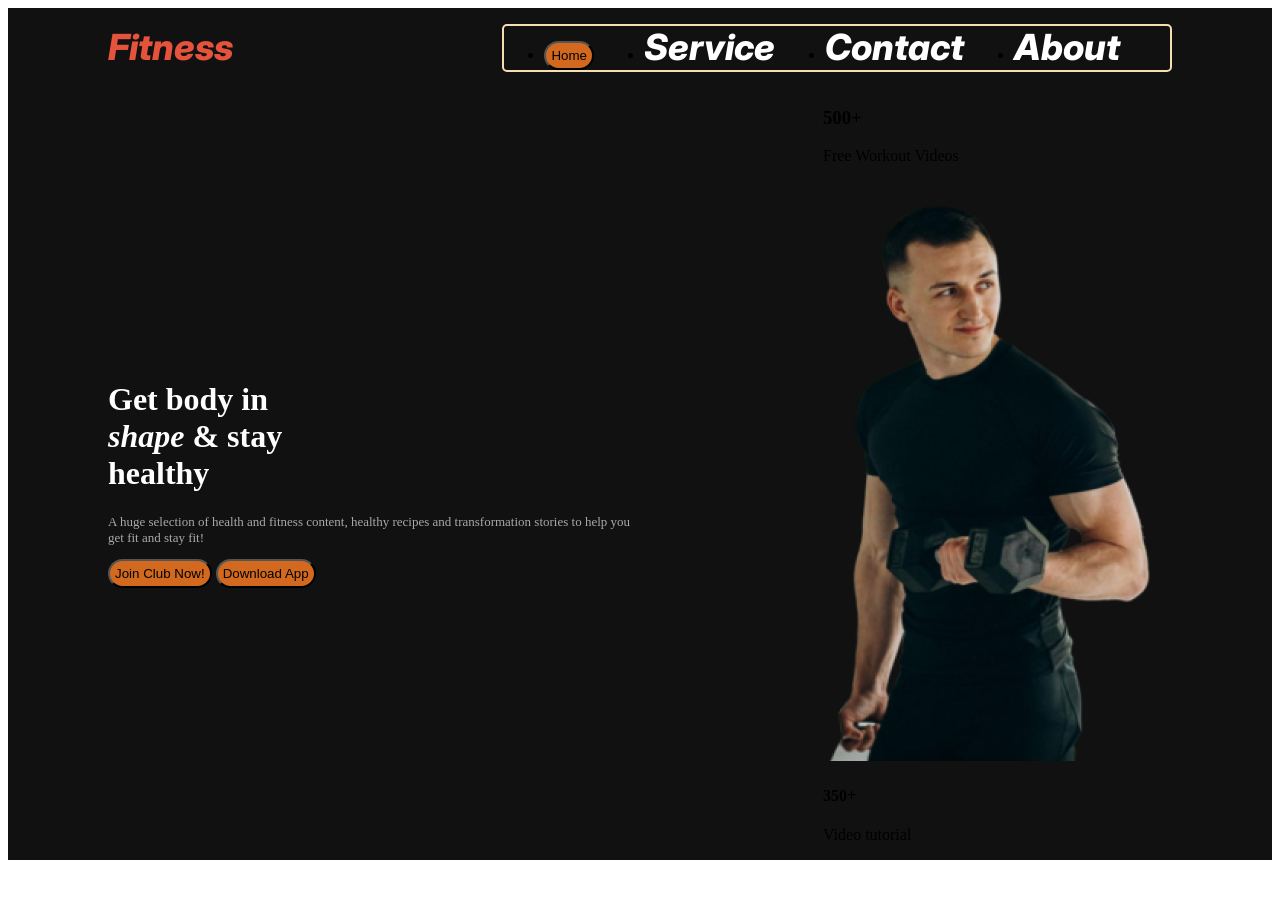
==== banner.html @ abb4679f "added fitness banner" ====
<!DOCTYPE html>
<html lang="en">
<head>
    <meta charset="UTF-8">
    <meta name="viewport" content="width=device-width, initial-scale=1.0">
    <title>fitness</title>
    <link rel="preconnect" href="https://fonts.googleapis.com">
<link rel="preconnect" href="https://fonts.gstatic.com" crossorigin>
<link href="https://fonts.googleapis.com/css2?family=Azeret+Mono:ital,wght@0,100..900;1,100..900&family=Inter:ital,opsz,wght@0,14..32,100..900;1,14..32,100..900&display=swap" rel="stylesheet">
    <link rel="stylesheet" href="style.css">
</head>
<body >
    <header class="header-title">
     <nav> 
      <a href="">Fitness</a>
        <ul class="nav-li">
            <li> <a href=""><button class="btn-primary">Home</button></a></li>
            <li><a href="">Service</a></li>
            <li><a href="">Contact</a></li>
            <li> <a href="">About</a></li>
        </ul>
     </nav>
     <div class="style">
        <div class="header-discription" >
            <h1 class="banner-title"> Get body in <br><i>shape</i>  & stay <br> healthy</h1>
            <p class="banner-description"> A huge selection of health and fitness content, healthy recipes 
                and transformation stories to help you get fit and stay fit!</p>
                <button class="btn-primary"> Join Club Now!</button>
                <button class="btn-primary">Download App</button>
         </div>
         <div class="header-img">
            <div>
                <h3>500+</h3>
                <p>Free Workout Videos</p>
            </div>
            <div>
                <img src="./images/Images 2.png" alt="">
            </div>
            <div>
                <h4>350+</h4>
                <p>Video tutorial</p>
            </div>
         </div>
     </div>
    </header>
    <main>

    </main>
    <footer>

    </footer>
</body>
</html>
---- style.css ----
.inter-<uniquifier>{
  font-family: "Inter", sans-serif;
  font-optical-sizing: auto;
  font-style: normal;
}
.header-title{
   background-color: rgba(17, 17, 17, 1)
    ;
}
.btn-primary{
    background-color: chocolate;
    padding: 5px;
    border-radius: 15px;
    /* size: 130px; */
  
}
/* nav section */
nav{
    display: flex;
    align-items: center;
    justify-content: space-between;
    margin:0px 100px ;
    
}
nav a{
    font-family: Inter;
    font-size: 36px;
    font-style: italic;
    font-weight: 800;
    line-height: 43.2px;
    text-align: left;
    text-decoration: none;
    color:  rgba(230, 83, 60, 1);
    ;
    
}
nav ul{
    display: flex;
    /* justify-content: space-between; */

    border: 2px solid wheat;
    border-radius: 5px;
    align-items: center;
    
    
}
nav ul li{
    /* list-style: none; */
    margin-right: 50px;
    margin-left: 0px;
}
nav li a{
    text-decoration: none;
    color: white;
}
/* header-section */
.header-discription{
color: white;
width: 50%;
}
.style{
    display: flex;
    align-items: center;
    justify-content: space-between;
    margin: 0px 100px;
    
    
}
.banner-title{
    font-weight: bolder;
}
.banner-description{
    font-weight: 300;
    font-size: small;
    color: darkgrey;
}
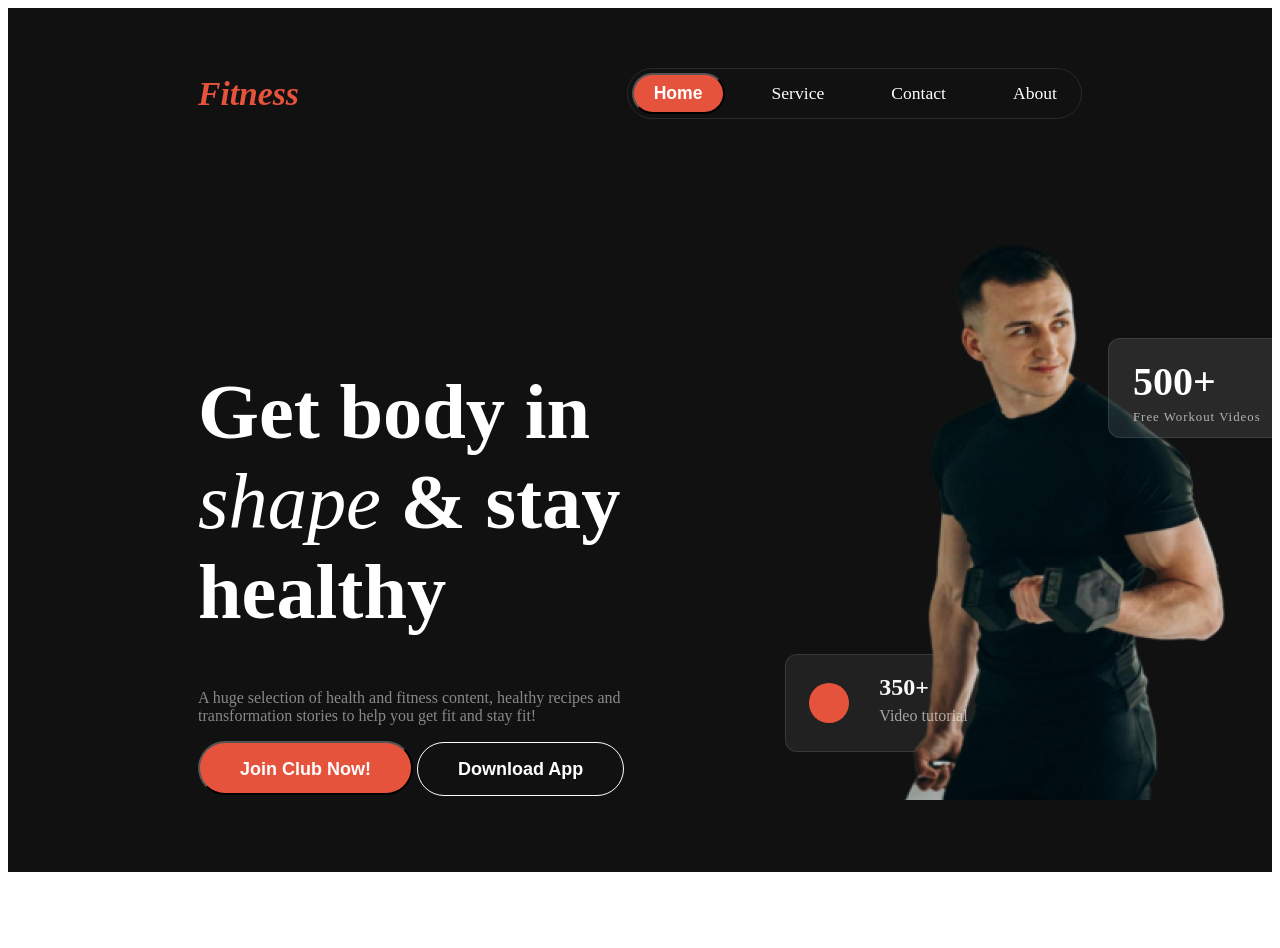
==== commit 6c78fa99: "added header section" ====
--- a/banner.html
+++ b/banner.html
@@ -4,41 +4,48 @@
     <meta charset="UTF-8">
     <meta name="viewport" content="width=device-width, initial-scale=1.0">
     <title>fitness</title>
-    <link rel="preconnect" href="https://fonts.googleapis.com">
-<link rel="preconnect" href="https://fonts.gstatic.com" crossorigin>
-<link href="https://fonts.googleapis.com/css2?family=Azeret+Mono:ital,wght@0,100..900;1,100..900&family=Inter:ital,opsz,wght@0,14..32,100..900;1,14..32,100..900&display=swap" rel="stylesheet">
-    <link rel="stylesheet" href="style.css">
+   <link rel="stylesheet" href="style.css"> 
+   
 </head>
 <body >
     <header class="header-title">
-     <nav> 
-      <a href="">Fitness</a>
-        <ul class="nav-li">
-            <li> <a href=""><button class="btn-primary">Home</button></a></li>
-            <li><a href="">Service</a></li>
-            <li><a href="">Contact</a></li>
-            <li> <a href="">About</a></li>
+     <nav class="nav"> 
+      <h3 id="fitness">Fitness</h3>
+        <ul class="nav-li display-flex">
+            <li> <a href=""><button class=" home-btn btn-primary">Home</button></a></li>
+            <li><a href=""class="nav-item">Service</a></li>
+            <li><a href=""class="nav-item">Contact</a></li>
+            <li><a href=""class="nav-item">About</a></li>
         </ul>
      </nav>
-     <div class="style">
-        <div class="header-discription" >
-            <h1 class="banner-title"> Get body in <br><i>shape</i>  & stay <br> healthy</h1>
+     <div class="banner display-flex">
+        <div class="banner-container" >
+            <h1 class="banner-title"> Get body in <br><span class="shape">shape</span>  & stay <br> healthy</h1>
             <p class="banner-description"> A huge selection of health and fitness content, healthy recipes 
                 and transformation stories to help you get fit and stay fit!</p>
-                <button class="btn-primary"> Join Club Now!</button>
-                <button class="btn-primary">Download App</button>
+                <button id="join-btn">
+                    <div class="btn-text">Join Club Now!</div>
+                </button>
+                <button id="download-btn">
+                    <div class="btn-text">
+                        Download App
+                    </div>
+                </button>
          </div>
          <div class="header-img">
-            <div>
-                <h3>500+</h3>
-                <p>Free Workout Videos</p>
+            <div id="Workout-videos">
+                <h3 id="nu1">500+</h3>
+                <p id="Workout">Free Workout Videos</p>
             </div>
-            <div>
+            <div class="img">
                 <img src="./images/Images 2.png" alt="">
             </div>
-            <div>
-                <h4>350+</h4>
-                <p>Video tutorial</p>
+            <div id="Video-tut">
+                <div class="ball"></div>
+               <div>
+                <h4 id="nu2">350+</h4>
+                <p id="tutorial">Video tutorial</p>
+               </div>
             </div>
          </div>
      </div>
--- a/style.css
+++ b/style.css
@@ -1,79 +1,194 @@
 
 
 
-.inter-<uniquifier>{
+@import url('https://fonts.googleapis.com/css2?family=Inter:ital,opsz,wght@0,14..32,100..900;1,14..32,100..900&display=swap');
+
+
+.inter-font {
   font-family: "Inter", sans-serif;
   font-optical-sizing: auto;
   font-style: normal;
 }
-.header-title{
-   background-color: rgba(17, 17, 17, 1)
+
+/* shared style */
+.display-flex{
+    display: flex;
+}
+.btn-primary{
+    background-color: rgba(230, 83, 60, 1);
     ;
 }
-.btn-primary{
-    background-color: chocolate;
-    padding: 5px;
-    border-radius: 15px;
-    /* size: 130px; */
-  
+.header-title{
+    background-color: rgba(17, 17, 17, 1);
 }
 /* nav section */
-nav{
+.nav{
     display: flex;
+    justify-content: space-between;
     align-items: center;
+    margin: 0px 190px 32px 190px;
+    padding-top: 57px;
+   max-width: 1064px;
+    height: 57px;
+    text-decoration: none;
+}
+#fitness{
+    font-weight: 800;
+    font-style: italic;
+    font-size: 2.1rem;
+    text-decoration: none;
+    color: rgba(230, 83, 60, 1);
+    ;
+}
+.nav-li{
     justify-content: space-between;
-    margin:0px 100px ;
+    align-items: center;
+    list-style: none;
+    padding: 4px;
+    gap: 47px;
+    border: 1px solid rgba(255, 255, 255, 0.1);
+    border-radius: 39px;
+    color: rgba(255, 255, 255, 1);
+    ;
+}
+.nav-item{
+    align-items: center;
+    text-decoration: none;
+    color: rgba(255, 255, 255, 1);
+    font-weight: 400;
+    font-size: 1.1rem;
+    padding-right: 20px;
+}
+.home-btn{
+    font-weight: 600;
+    font-size: 1.1rem;
+    border-radius: 46px;
+    padding: 8px 20px 8px 20px;
+    color:  rgba(255, 255, 255, 1);
+    ;
+}
+/* banner-section */
+.banner{
+     justify-content: space-between;
+     align-items: center;
+     margin: 96px 90px 76px 190px;
+}
+.banner-container{
+   max-width: 600px;
+    margin: 96px 90px 76px 0px;
+}
+.banner-title{
+    font-weight: 900;
+    font-size: 4.9rem;
+    color:  rgba(255, 255, 255, 1);
+    ;
+}
+.shape{
+    font:  Miama;
+    font-weight: 400;
+    font-size: 4.9rem;
+    font-style: italic;
+}
+.banner-description{
+    font-weight: 400;
+    font-size: 1rem;
+    width: 520px;
+    color:  rgba(255, 255, 255, 0.5);
+    ;
+}
+#join-btn{
+    max-width:  224px;
+height: 54px;
+padding: 16px 40px 16px 40px;
+gap: 10px;
+border-radius: 42px;
+opacity: 0px;
+background: rgba(230, 83, 60, 1);
+
+}
+.btn-text{
+    font-size: 18px;
+    font-weight: 600;
+    color: rgba(255, 255, 255, 1);
+
+}
+#download-btn{
+    max-width:  224px;
+    height: 54px;
+    padding: 16px 40px 16px 40px;
+    gap: 10px;
+    border-radius: 42px;
+    border: 1px solid rgba(255, 255, 255, 1);
+    background: linear-gradient(180deg, #111111 0%, rgba(119, 119, 119, 0) 100%);
+
+}
+.img{
+    padding:  32px 0px 100px 90px;
+    padding-right: ;
     
 }
-nav a{
-    font-family: Inter;
-    font-size: 36px;
-    font-style: italic;
-    font-weight: 800;
-    line-height: 43.2px;
-    text-align: left;
-    text-decoration: none;
-    color:  rgba(230, 83, 60, 1);
-    ;
-    
+
+#Workout-videos{
+    width: 193px;
+    height: 98px;
+    border-radius: 12px;
+    border: 1px solid rgba(255, 255, 255, 0.1);
+    background: rgba(255, 255, 255, 0.1);
+    position: relative;
+    margin-bottom: -250px;
+    margin-left: 300px;
 }
-nav ul{
+#nu1{
+font-size: 2.5rem;
+font-weight: 900;
+color: rgba(255, 255, 255, 1);
+/* margin-left: 24px;
+margin-top: 19px; */
+margin: 19px auto 0px 24px;
+}
+#Workout{
+font-size: 0.8rem;
+font-weight: 400;
+letter-spacing: 1px;
+color: rgba(255, 255, 255, 0.65);
+margin: 5px auto auto 24px;
+}
+#Video-tut{
     display: flex;
-    /* justify-content: space-between; */
+    justify-content: space-between;
+width: 206px;
+height: 96px;
+gap: 0px;
+border-radius: 12px;
+border: 1px ;
+opacity: 0px;
+margin-top:-250px ;
+margin-left: -23px;
+background-color: rgba(48, 48, 48, 0.54);
+border: 1px solid rgba(255, 255, 255, 0.1)
 
-    border: 2px solid wheat;
-    border-radius: 5px;
-    align-items: center;
-    
-    
 }
-nav ul li{
-    /* list-style: none; */
-    margin-right: 50px;
-    margin-left: 0px;
+#nu2{
+    font-size: 1.5rem;
+    font-weight: 900;
+    line-height: 24px;
+    color: rgba(250, 250, 249, 1);
+    margin: 20px 63px 5px 0px;
+
 }
-nav li a{
-    text-decoration: none;
-    color: white;
+#tutorial{
+    font-size: 1rem;
+    font-weight: 400;
+    line-height: 24px;
+    color: rgba(239, 237, 232, 0.65);
+margin: 0px auto auto 0px;
 }
-/* header-section */
-.header-discription{
-color: white;
-width: 50%;
+.ball{
+    width: 40px;
+    height: 40px;
+    border-radius: 50%;
+    background: rgba(230, 83, 60, 1);
+    margin: 28px 12px 28px 23px;
 }
-.style{
-    display: flex;
-    align-items: center;
-    justify-content: space-between;
-    margin: 0px 100px;
-    
-    
-}
-.banner-title{
-    font-weight: bolder;
-}
-.banner-description{
-    font-weight: 300;
-    font-size: small;
-    color: darkgrey;
-}
+
+
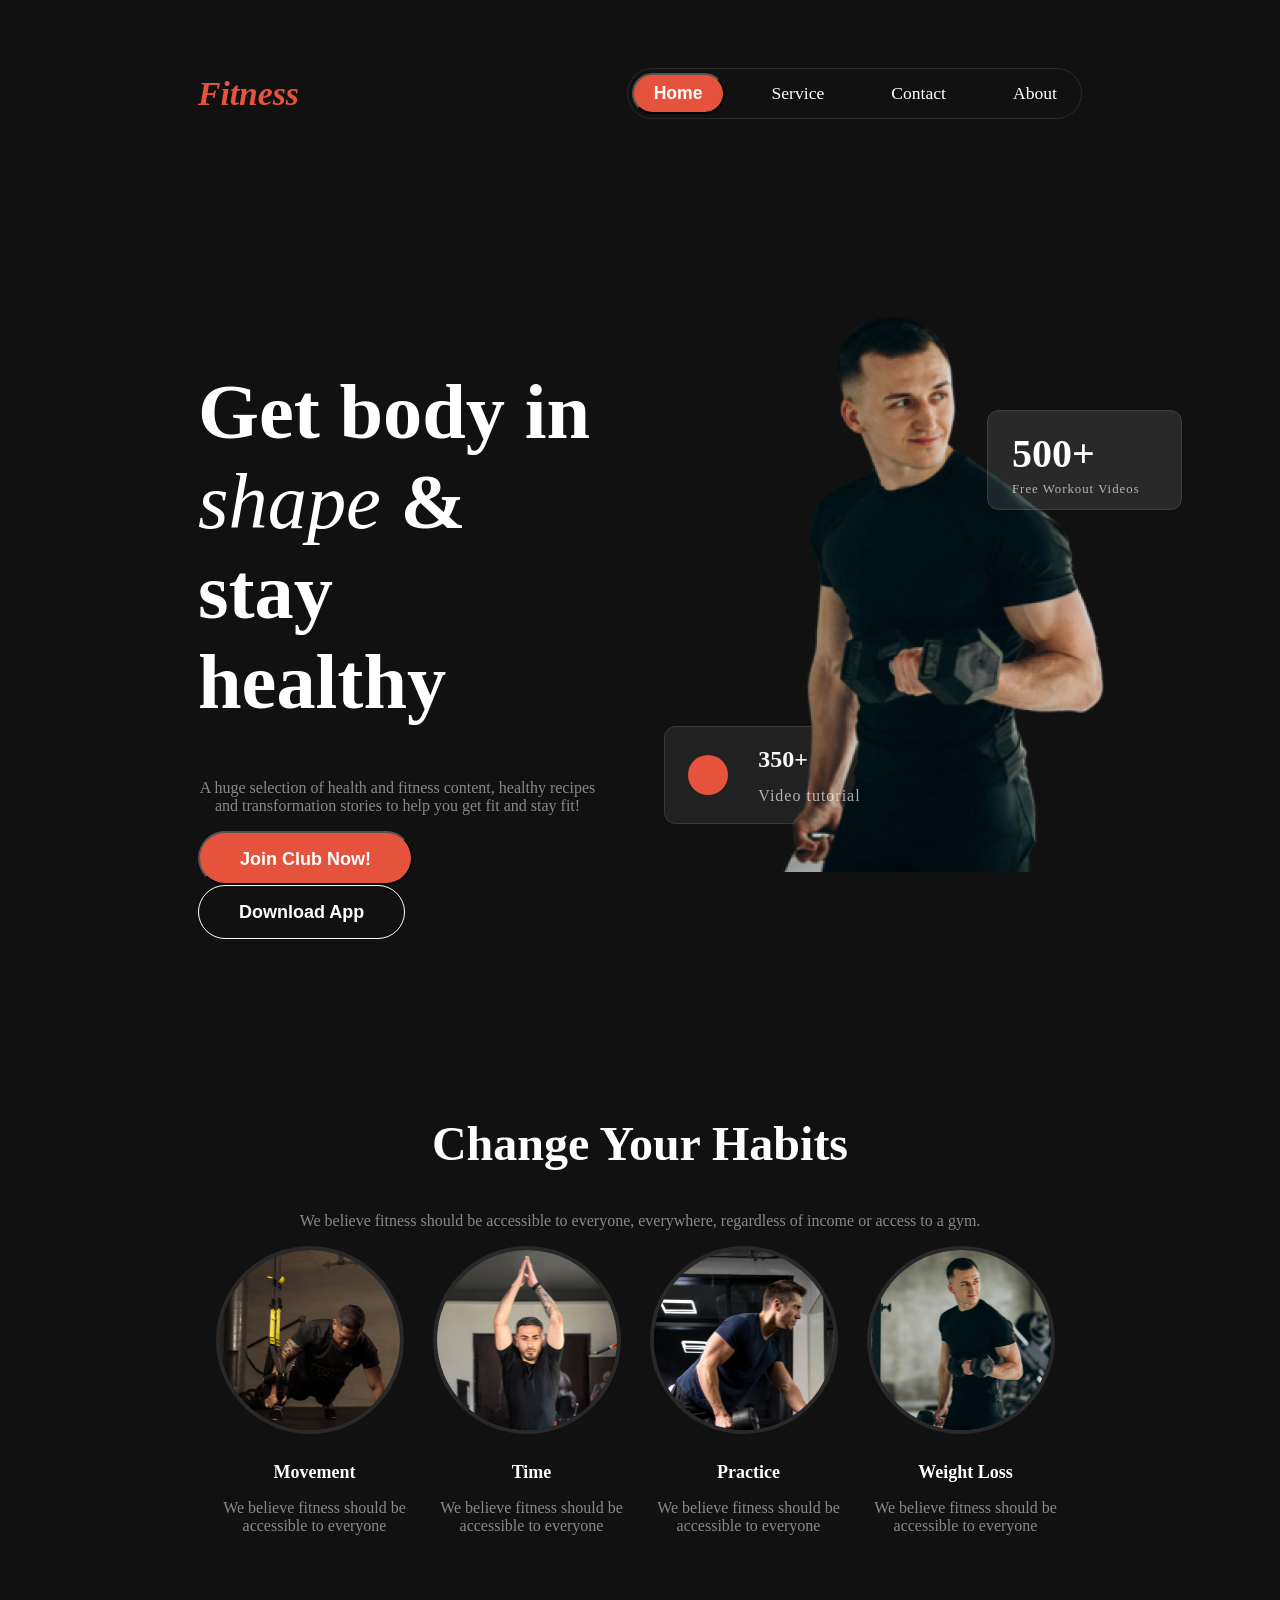
==== commit ae0b13a0: "added habit section" ====
--- a/banner.html
+++ b/banner.html
@@ -7,8 +7,8 @@
    <link rel="stylesheet" href="style.css"> 
    
 </head>
-<body >
-    <header class="header-title">
+<body class="bg-color">
+    <header class="">
      <nav class="nav"> 
       <h3 id="fitness">Fitness</h3>
         <ul class="nav-li display-flex">
@@ -21,7 +21,7 @@
      <div class="banner display-flex">
         <div class="banner-container" >
             <h1 class="banner-title"> Get body in <br><span class="shape">shape</span>  & stay <br> healthy</h1>
-            <p class="banner-description"> A huge selection of health and fitness content, healthy recipes 
+            <p class="text-p"> A huge selection of health and fitness content, healthy recipes 
                 and transformation stories to help you get fit and stay fit!</p>
                 <button id="join-btn">
                     <div class="btn-text">Join Club Now!</div>
@@ -50,8 +50,37 @@
          </div>
      </div>
     </header>
-    <main>
-
+    <main class="">
+       <section class="habits-container">
+        <div class="habit-description">
+         <h2 class="habit-h">Change Your Habits</h2>
+         <p class="text-p">
+            We believe fitness should be accessible to everyone, everywhere, regardless of income or access to a gym.
+         </p>
+        </div>
+        <div class="habits">
+<div class="habit">
+    <img class="habit-img" src="images/image 3.png" alt="">
+    <h4 class="habit-h4">Movement</h4>
+    <p class="text-p">We believe fitness should be accessible to everyone</p>
+</div>
+<div class="habit">
+    <img class="habit-img" src="images/image 2.png" alt="">
+    <h4 class="habit-h4">Time</h4>
+    <p class="text-p">We believe fitness should be accessible to everyone</p>
+</div>
+<div class="habit">
+    <img class="habit-img" src="images/image 4.png" alt="">
+    <h4 class="habit-h4">Practice</h4>
+    <p class="text-p">We believe fitness should be accessible to everyone</p>
+</div>
+<div class="habit">
+    <img class="habit-img" src="images/image 5.png" alt="">
+    <h4 class="habit-h4">Weight Loss</h4>
+    <p class="text-p">We believe fitness should be accessible to everyone</p>
+</div>
+        </div>
+       </section>
     </main>
     <footer>
 
--- a/style.css
+++ b/style.css
@@ -18,8 +18,14 @@
     background-color: rgba(230, 83, 60, 1);
     ;
 }
-.header-title{
+.bg-color{
     background-color: rgba(17, 17, 17, 1);
+}
+.text-p{
+    font-size: 1rem;
+    font-weight: 400;
+    color: rgba(255, 255, 255, 0.5);
+    text-align: center;
 }
 /* nav section */
 .nav{
@@ -89,13 +95,8 @@
     font-size: 4.9rem;
     font-style: italic;
 }
-.banner-description{
-    font-weight: 400;
-    font-size: 1rem;
-    width: 520px;
-    color:  rgba(255, 255, 255, 0.5);
-    ;
-}
+
+
 #join-btn{
     max-width:  224px;
 height: 54px;
@@ -168,6 +169,12 @@
 border: 1px solid rgba(255, 255, 255, 0.1)
 
 }
+#tutorial{
+    font-size: 1rem;
+font-weight: 400;
+letter-spacing: 1px;
+color: rgba(255, 255, 255, 0.65);
+}
 #nu2{
     font-size: 1.5rem;
     font-weight: 900;
@@ -176,13 +183,6 @@
     margin: 20px 63px 5px 0px;
 
 }
-#tutorial{
-    font-size: 1rem;
-    font-weight: 400;
-    line-height: 24px;
-    color: rgba(239, 237, 232, 0.65);
-margin: 0px auto auto 0px;
-}
 .ball{
     width: 40px;
     height: 40px;
@@ -190,5 +190,53 @@
     background: rgba(230, 83, 60, 1);
     margin: 28px 12px 28px 23px;
 }
-
-
+/* habits section */
+
+.habits-container{
+/* max-width: 1044px;
+max-height: 452px; */
+margin: 100px 198px;
+}
+.habit-description{
+    align-items: center;
+    justify-content: center;
+}
+.habit-h{
+font-size: 48px;
+font-weight: 900;
+line-height: 57.6px;
+text-align: center;
+color: rgba(255, 255, 255, 1);
+
+}
+
+.habits{
+    display: flex;
+    justify-content: space-between;
+    align-items: center;
+}
+.habit{
+    display: inline;
+    justify-content: center;
+}
+.habit-img{
+    width: 180px;
+    height: 180px;
+    border-radius: 100px;
+    border: 4px solid rgba(255, 255, 255, 0.1);
+    margin-left: 10px;
+    
+    
+}
+.habit-h4{
+    font-weight: 600;
+    font-size: 18px;
+    color: rgba(255, 255, 255, 1);
+    text-align: center;
+    margin-bottom: 0px;
+
+}
+.habit-p{
+
+}
+
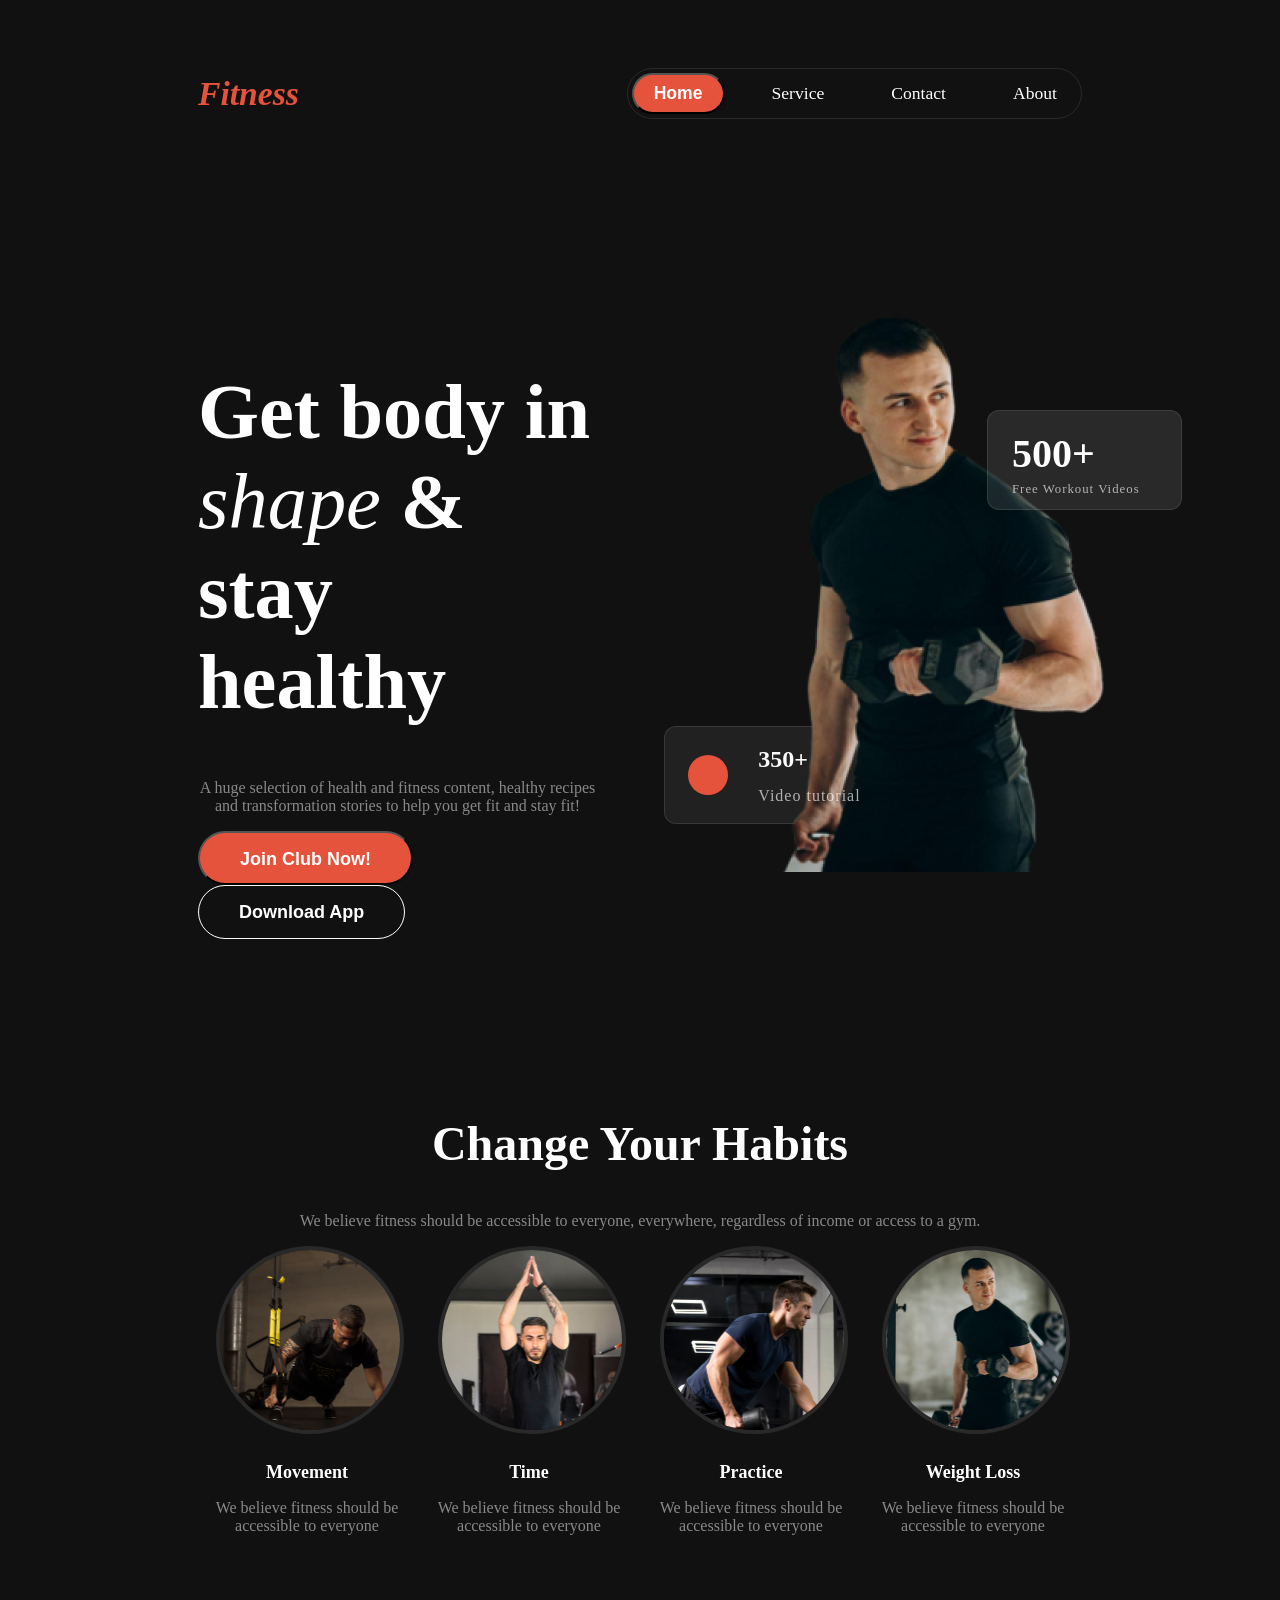
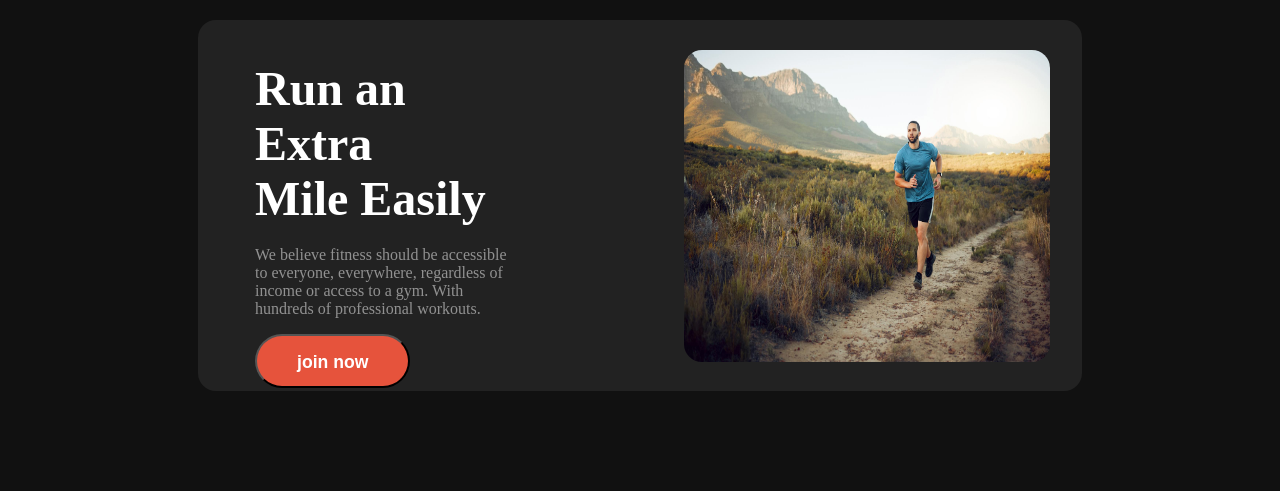
==== commit a31945f2: "added Run section" ====
--- a/banner.html
+++ b/banner.html
@@ -23,7 +23,7 @@
             <h1 class="banner-title"> Get body in <br><span class="shape">shape</span>  & stay <br> healthy</h1>
             <p class="text-p"> A huge selection of health and fitness content, healthy recipes 
                 and transformation stories to help you get fit and stay fit!</p>
-                <button id="join-btn">
+                <button class="join-btn">
                     <div class="btn-text">Join Club Now!</div>
                 </button>
                 <button id="download-btn">
@@ -79,8 +79,26 @@
     <h4 class="habit-h4">Weight Loss</h4>
     <p class="text-p">We believe fitness should be accessible to everyone</p>
 </div>
-        </div>
-       </section>
+</div>
+ </section>
+ <section>
+    <div class="run-container">
+        <div class="run-description">
+            <h2 class="run-h2">
+              Run an Extra <br> Mile Easily
+            </h2>
+            <p class="text-p" id="run-p">
+              We believe fitness should be accessible to everyone, everywhere, regardless of income or access to a gym. With hundreds of professional workouts.
+            </p>
+            <button class="run-join-btn">
+              join now
+            </button>
+          </div>
+          <div>
+           <img class="run-img" src="images/run.jpg" alt="">
+          </div>
+    </div>
+ </section>
     </main>
     <footer>
 
--- a/style.css
+++ b/style.css
@@ -97,7 +97,7 @@
 }
 
 
-#join-btn{
+.join-btn{
     max-width:  224px;
 height: 54px;
 padding: 16px 40px 16px 40px;
@@ -161,7 +161,6 @@
 height: 96px;
 gap: 0px;
 border-radius: 12px;
-border: 1px ;
 opacity: 0px;
 margin-top:-250px ;
 margin-left: -23px;
@@ -214,10 +213,14 @@
     display: flex;
     justify-content: space-between;
     align-items: center;
+    gap: 20px;
 }
 .habit{
-    display: inline;
+     max-width: 231px;
+     max-height: 274px;
+     gap: 30px;
     justify-content: center;
+    align-items: center;
 }
 .habit-img{
     width: 180px;
@@ -236,7 +239,53 @@
     margin-bottom: 0px;
 
 }
-.habit-p{
-
-}
-
+/* run section */
+.run-container{
+    display: flex;
+    justify-content: space-between;
+    max-width: 1060px;
+    max-height: 371px;
+    margin: 0px 190px 100px 190px;
+    background-color: rgba(34, 34, 34, 1);
+    border-radius: 18px;
+    
+}
+
+.run-h2{
+    font-size: 3rem;
+    font-weight: 900;
+    color: rgba(255, 255, 255, 1);
+    margin-top: 0px;
+    margin-bottom: 20px;
+}
+#run-p{
+    text-align: left;
+    margin-top: 0px;
+}
+.run-join-btn{
+    max-width: 224px ;
+max-height: 54px;
+padding: 16px 40px 16px 40px;
+gap: 10px;
+border-radius: 42px;
+opacity: 0px;
+background: rgba(230, 83, 60, 1);
+font-size: 1.1rem;
+font-weight: 600;
+color: rgba(255, 255, 255, 1);
+
+}
+.run-img{
+    width: 366px;
+height: 312px;
+border-radius: 18px;
+opacity: 0px;
+margin: 30px 32px 29px 0px;
+}
+.run-description{
+    max-width: 443px;
+    max-height: 290px;
+    margin: 41px 163px 40px 57px;
+}
+
+
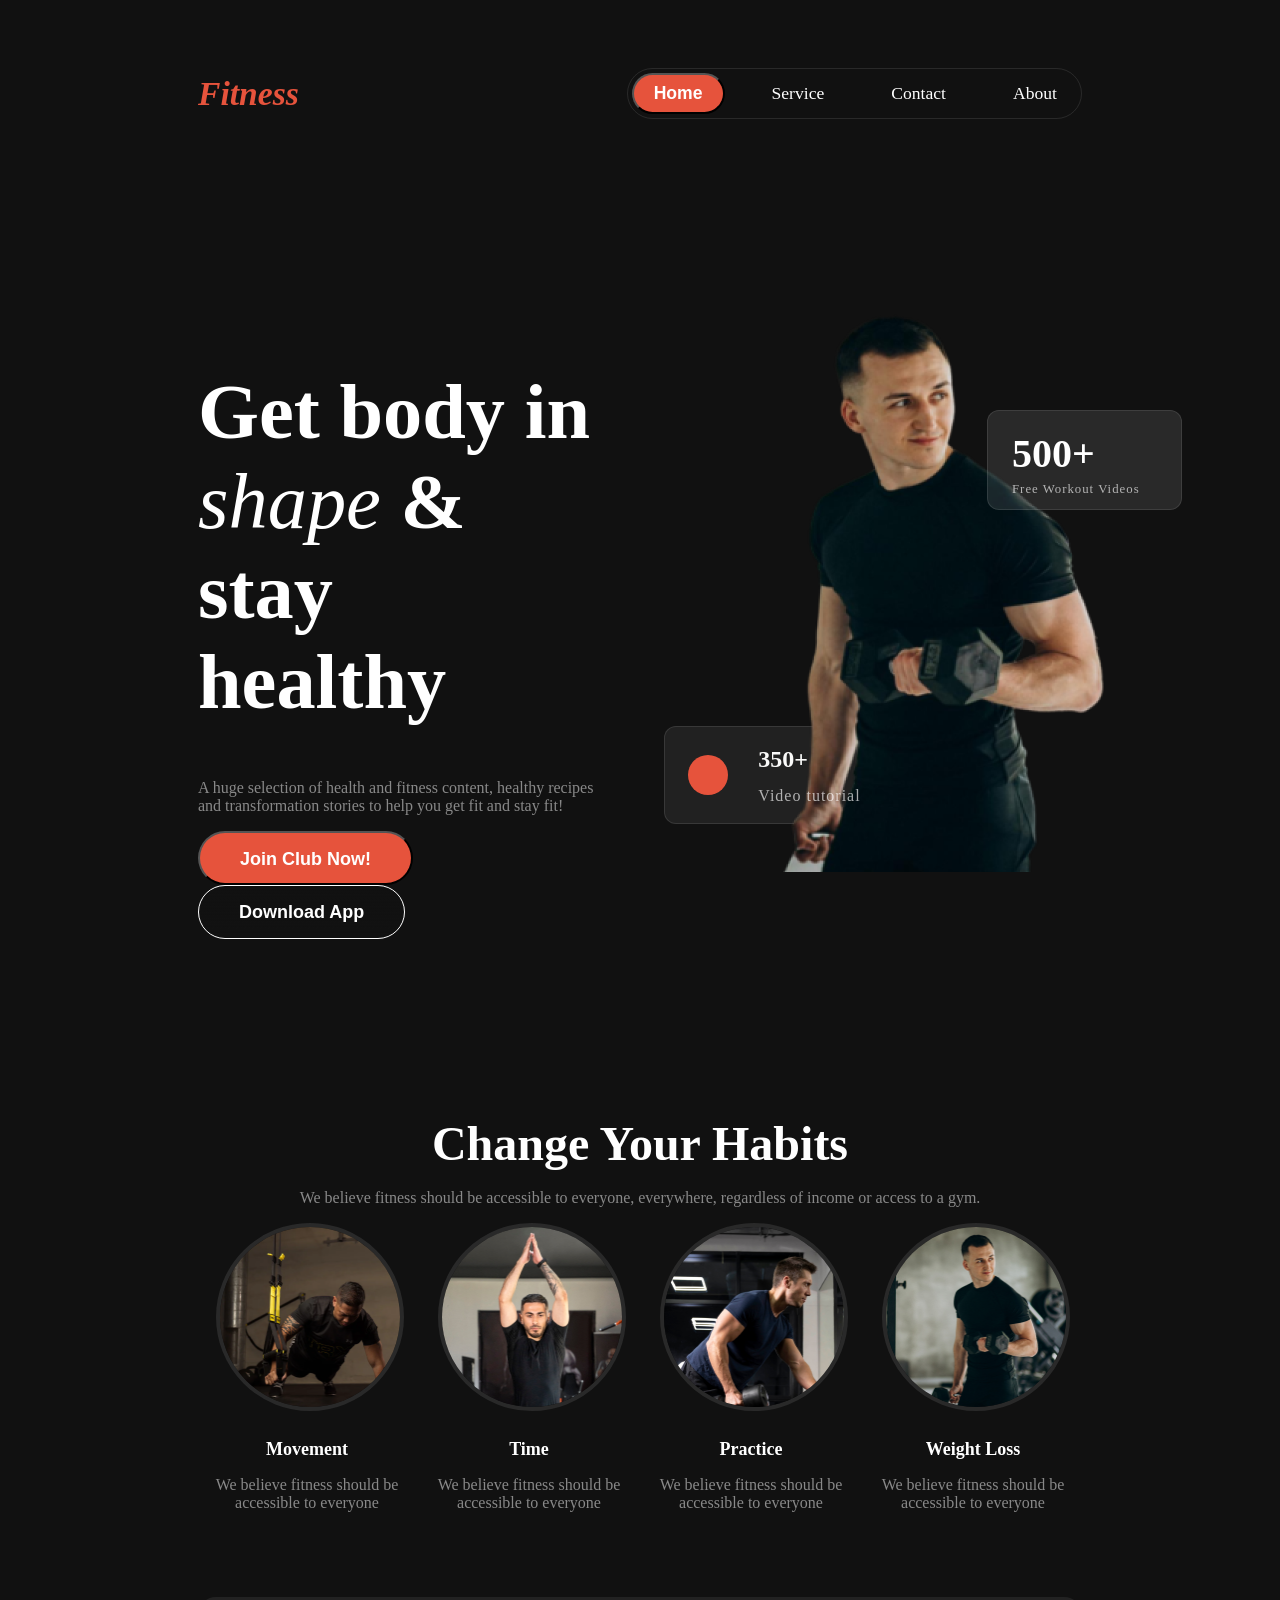
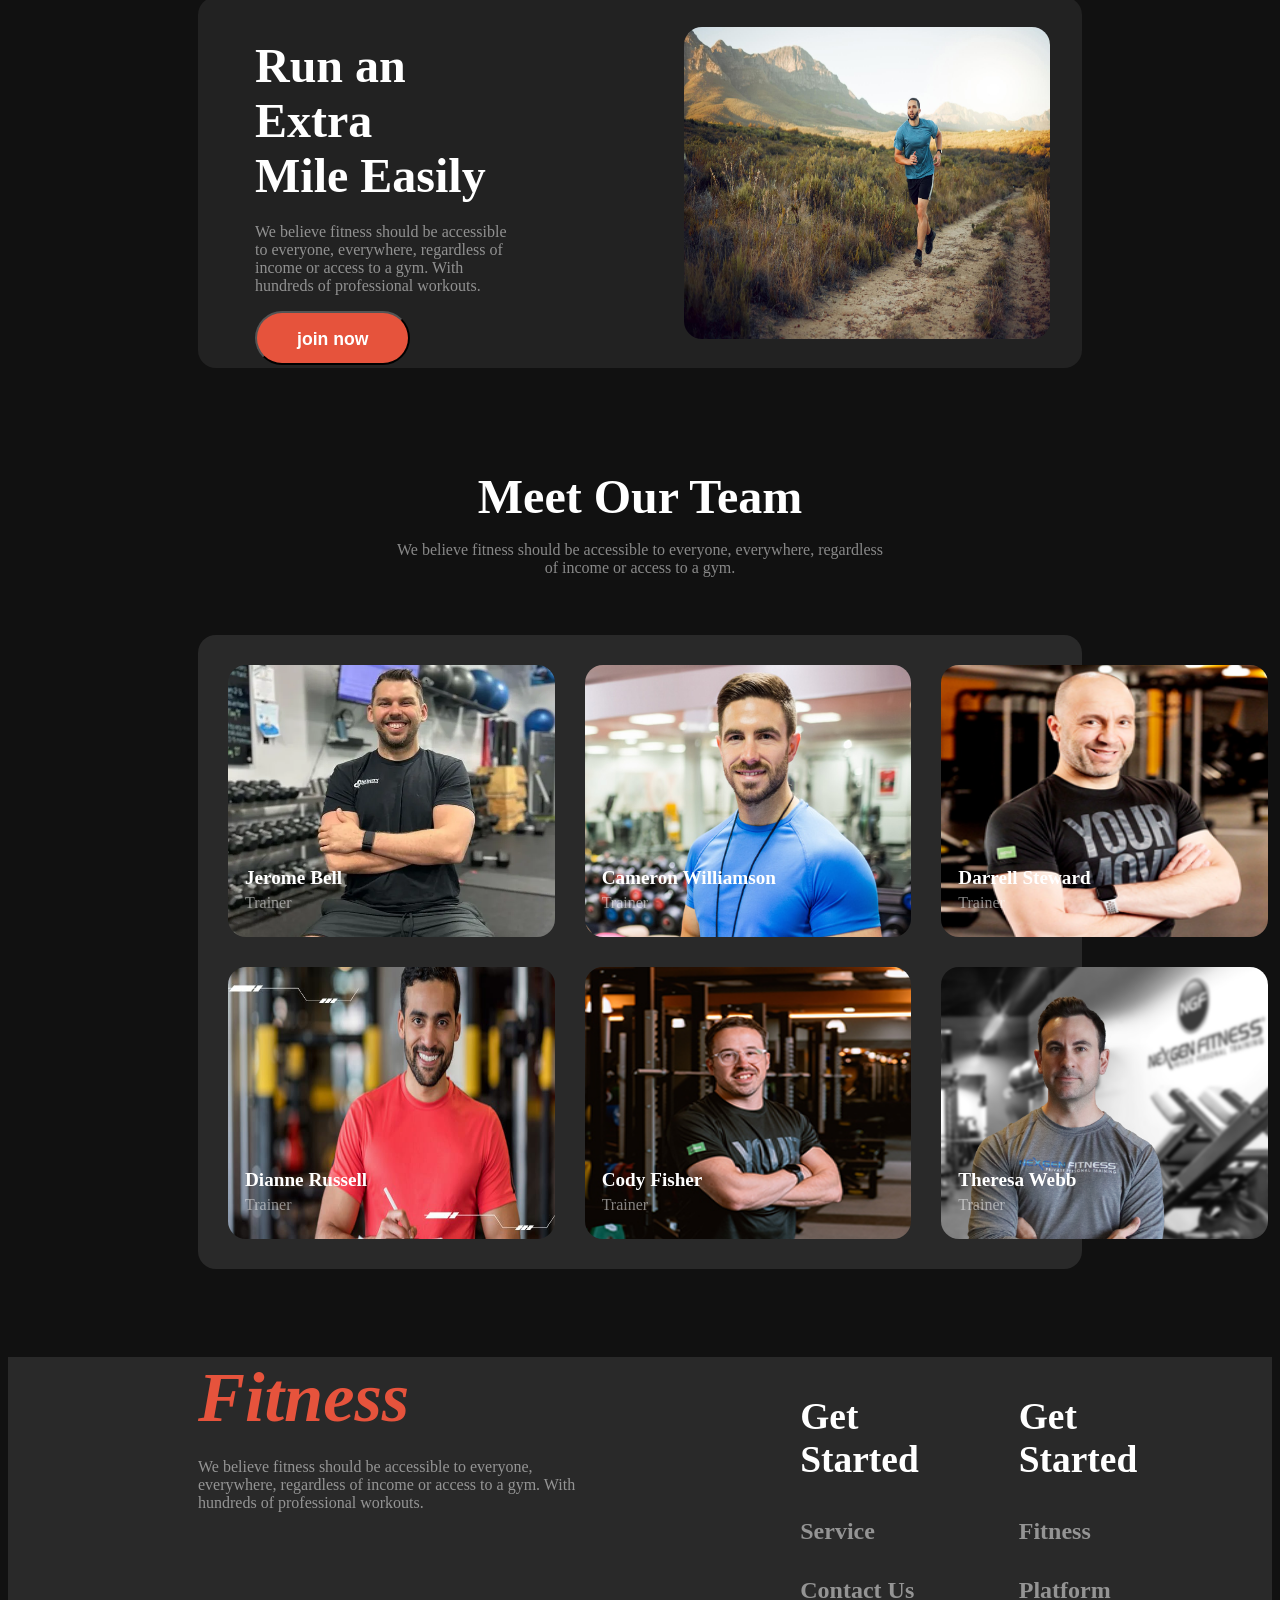
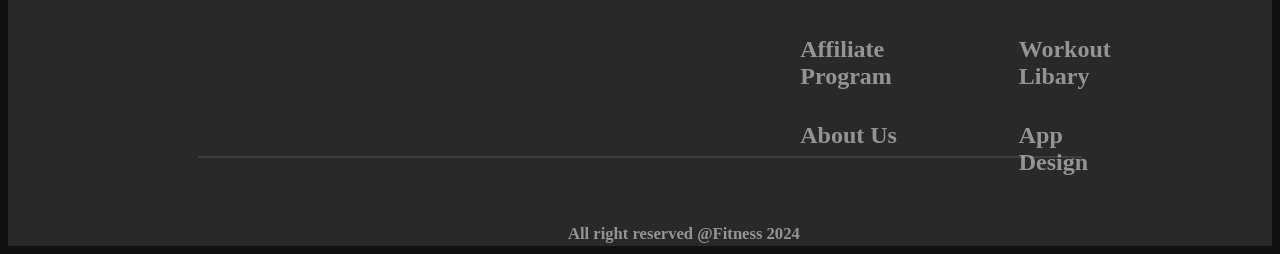
==== commit c8f9d87b: "added our meet and footer section" ====
--- a/banner.html
+++ b/banner.html
@@ -54,7 +54,7 @@
        <section class="habits-container">
         <div class="habit-description">
          <h2 class="habit-h">Change Your Habits</h2>
-         <p class="text-p">
+         <p class="text-p , text-pp">
             We believe fitness should be accessible to everyone, everywhere, regardless of income or access to a gym.
          </p>
         </div>
@@ -62,22 +62,22 @@
 <div class="habit">
     <img class="habit-img" src="images/image 3.png" alt="">
     <h4 class="habit-h4">Movement</h4>
-    <p class="text-p">We believe fitness should be accessible to everyone</p>
+    <p class="text-p , text-pp">We believe fitness should be accessible to everyone</p>
 </div>
 <div class="habit">
     <img class="habit-img" src="images/image 2.png" alt="">
     <h4 class="habit-h4">Time</h4>
-    <p class="text-p">We believe fitness should be accessible to everyone</p>
+    <p class="text-p , text-pp">We believe fitness should be accessible to everyone</p>
 </div>
 <div class="habit">
     <img class="habit-img" src="images/image 4.png" alt="">
     <h4 class="habit-h4">Practice</h4>
-    <p class="text-p">We believe fitness should be accessible to everyone</p>
+    <p class="text-p , text-pp">We believe fitness should be accessible to everyone</p>
 </div>
 <div class="habit">
     <img class="habit-img" src="images/image 5.png" alt="">
     <h4 class="habit-h4">Weight Loss</h4>
-    <p class="text-p">We believe fitness should be accessible to everyone</p>
+    <p class="text-p , text-pp">We believe fitness should be accessible to everyone</p>
 </div>
 </div>
  </section>
@@ -99,9 +99,112 @@
           </div>
     </div>
  </section>
+ <section></section>
+ <section></section>
+ <section class="meet-section">
+<div class="meet-description">
+<h2 class="habit-h">Meet Our Team</h2>
+<p class="text-p , text-pp">We believe fitness should be accessible to everyone, everywhere, regardless of income or access to a gym.</p>
+</div>
+ <div class="trainer">
+    <div class="trainer-card">
+        <div>
+            <img class="trainer-img" src="images/trainer1.png" alt="">
+        </div>
+        </img>
+       <div class="trainer-name">
+        <h4 class="trainer-h4">Jerome Bell</h4>
+        <p class="trainer-p">Trainer</p>
+       </div>
+    </div>
+    <div class="trainer-card">
+       <div>
+        <img class="trainer-img" src="images/trainer2.png" alt="">
+       </div>
+        </img>
+        <div class="trainer-name">
+            <h4 class="trainer-h4">Cameron Williamson</h4>
+            <p class="trainer-p">Trainer</p>
+        </div>
+    </div>
+    <div class="trainer-card">
+        <div>
+            <img class="trainer-img" src="images/trainer3.png" alt=""></img>
+        </div>
+       <div class="trainer-name">
+        <h4 class="trainer-h4">Darrell Steward</h4>
+        <p class="trainer-p">Trainer</p>
+       </div>
+    </div>
+    <div class="trainer-card">
+        <div>
+            <img class="trainer-img" src="images/trainer4.png" alt="">
+        </img>
+        </div>
+        <div class="trainer-name">
+            <h4 class="trainer-h4">Dianne Russell</h4>
+            <p class="trainer-p">Trainer</p>
+        </div>
+    </div>
+    <div class="trainer-card">
+        <div>
+            <img class="trainer-img" src="images/trainer5.png" alt="">
+        </img>
+        </div>
+        <div class="trainer-name">
+            <h4 class="trainer-h4">Cody Fisher</h4>
+            <p class="trainer-p">Trainer</p>
+        </div>
+    </div>
+    <div class="trainer-card">
+        <div>
+            <img class="trainer-img" src="images/trainer6.png" alt="">
+        </img>
+        </div>
+        <div class="trainer-name">
+            <h4 class="trainer-h4">Theresa Webb</h4>
+        <p class="trainer-p">Trainer</p>
+        </div>
+    </div>
+ </div>
+ </section>
     </main>
     <footer>
-
+        <div class="footer">
+            <div id="f-border" class="footer-container">
+                <div class="footer-description">
+                    <h1 class="footer-fitness">Fitness</h1>
+                    <p class="text-p">We believe fitness should be accessible to everyone, everywhere, regardless of income or access to a gym. With hundreds of professional workouts.</p>
+                </div>
+                <div class="footer-Contact">
+                    <div>
+                        <div class="Contact-start">
+                            <h3>Get Started</h3>
+                        </div>
+                        <div class="Contact">
+                        <h4>Service</h4>
+                        <h4>Contact Us</h4>
+                        <h4>Affiliate Program</h4>
+                        <h4 >About Us</h4>
+                        </div>
+                    </div>
+                    <div>
+                        <div class="Contact-start">
+                            <h3>Get Started</h3>
+                        </div>
+                        <div class="Contact">
+                        <h4>Fitness</h4>
+                        <h4>Platform</h4>
+                        <h4>Workout Libary</h4>
+                        <h4 >App Design</h4>
+                        </div>
+                    </div>
+                </div>
+            </div>
+            <div class="copy-right">
+                <h5>All right reserved @Fitness 2024</h5>
+            </div>
+        </div>
     </footer>
 </body>
 </html>
--- a/style.css
+++ b/style.css
@@ -25,6 +25,9 @@
     font-size: 1rem;
     font-weight: 400;
     color: rgba(255, 255, 255, 0.5);
+    /* text-align: center; */
+}
+.text-pp{
     text-align: center;
 }
 /* nav section */
@@ -201,11 +204,12 @@
     justify-content: center;
 }
 .habit-h{
-font-size: 48px;
+font-size: 3rem;
 font-weight: 900;
 line-height: 57.6px;
 text-align: center;
 color: rgba(255, 255, 255, 1);
+margin-bottom: 0px;
 
 }
 
@@ -287,5 +291,137 @@
     max-height: 290px;
     margin: 41px 163px 40px 57px;
 }
-
-
+/* meet section */
+.meet-section{
+    align-items: center;
+    justify-content: center;
+    margin: 0px 190px 88px 190px;
+
+}
+
+.meet-description{
+    max-width:671px ;
+max-height: 120px;
+opacity: 0px;
+margin: 0px 195px 58px 195px;
+}
+.trainer{
+    display: grid;
+    grid-template-columns: repeat(3,1fr);
+    gap: 30px;
+    padding: 30px;
+    background: rgba(255, 255, 255, 0.1);
+    border-radius: 18px;
+
+}
+.trainer-card{
+    width: 326.67px;
+height: 272px;
+
+border-radius: 18px;
+opacity: 0px;
+
+}
+.trainer-name{
+    margin-top: -100px;
+    margin-left: 17px;
+}
+.trainer-h4{
+    font-size: 1.2rem;
+    font-weight: 900;
+    color: rgba(255, 255, 255, 1);
+    margin-bottom: 0px;
+
+}
+.trainer-p{
+    font-size: 1rem;
+    font-weight: 400;
+    color: rgba(255, 255, 255, 0.5);
+    margin-top: 5px;
+
+}
+.trainer-img{
+    width: 326.67px;
+height: 272px;
+gap: 0px;
+border-radius: 18px;
+opacity: 0px;
+}
+/* footer section */
+
+.footer{
+    width: 100%;
+    height: 489px;
+    background: rgba(255, 255, 255, 0.1);
+    margin: 0px;
+
+}
+
+.footer-container{
+    display: flex;
+    justify-content: space-between;
+    width: Hug (1,059px);
+height: Hug (249px);
+margin: 66px 190px;
+gap: 102px;
+opacity: 0px;
+}
+#f-border{
+    border-bottom: 2px solid rgba(255, 255, 255, 0.1);
+    padding-bottom: 150px ;
+}
+
+.footer-description{
+    max-width: 443px;
+max-height: 176px;
+gap: 20px;
+opacity: 0px;
+justify-content: left;
+align-items: start;
+margin: 0px 102px 73px 0px;
+}
+.footer-Contact{
+    max-width: 514px;
+max-height: 249px;
+gap: 100px;
+opacity: 0px;
+
+    display: flex;
+    justify-content: space-between;
+    margin: 0px;
+}
+.footer-fitness{
+    font-size: 4.4rem;
+    font-weight: 800;
+    font-style: italic;
+    color: rgba(230, 83, 60, 1);
+    margin: 0px 187px 20px 0px;
+}
+.Contact-start{
+    font-size: 2rem;
+    font-weight: 700;
+    color: rgba(255, 255, 255, 1);
+
+}
+.Contact{
+    width: Fill (181px);
+height: Hug (172px);
+gap: 20px;
+opacity: 0px;
+font-size: 1.5rem;
+font-weight: 400px;
+color: rgba(255, 255, 255, 0.5);
+
+}
+
+.copy-right{
+    width: 318px;
+    height: 24px;
+    font-size: 1.25rem;
+    font-weight: 400;
+    color: rgba(255, 255, 255, 0.5);
+     align-items: center;
+     justify-content: center;
+     margin: 35px 560px 35px 560px;
+}
+
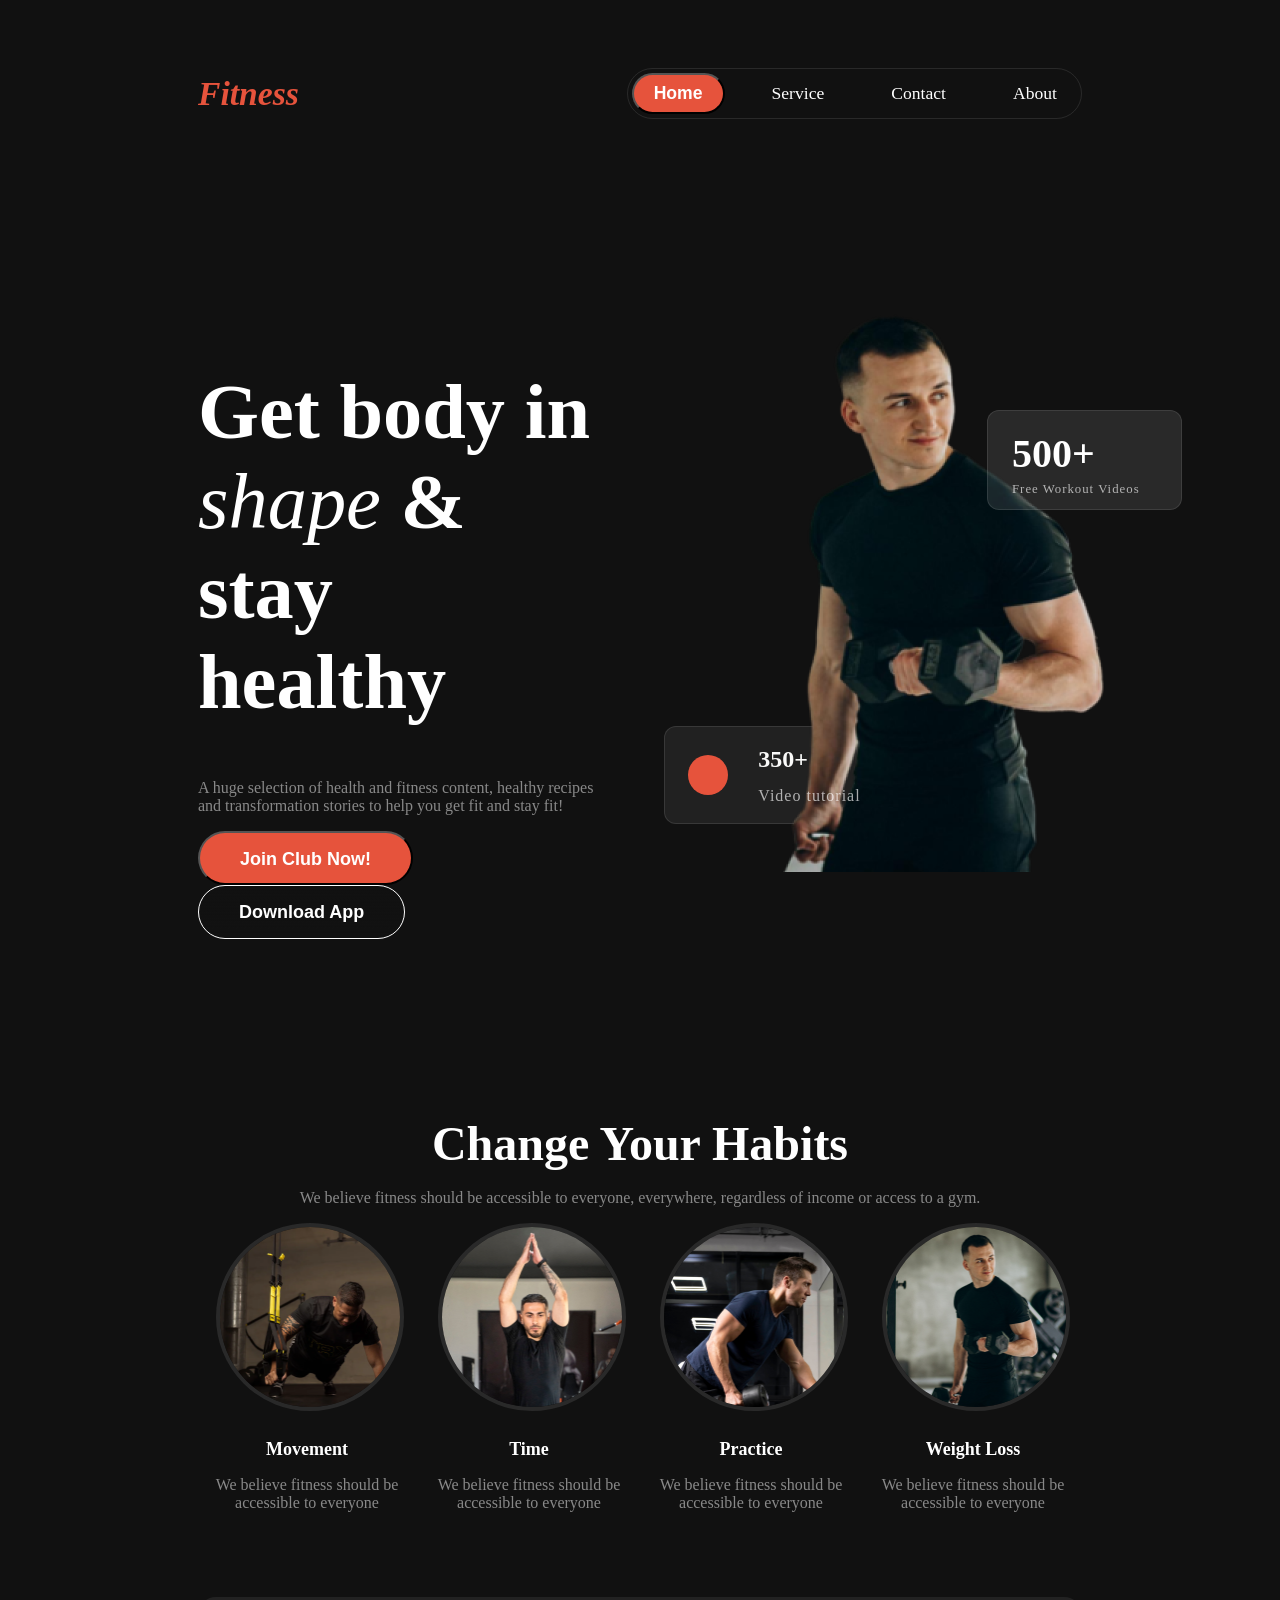
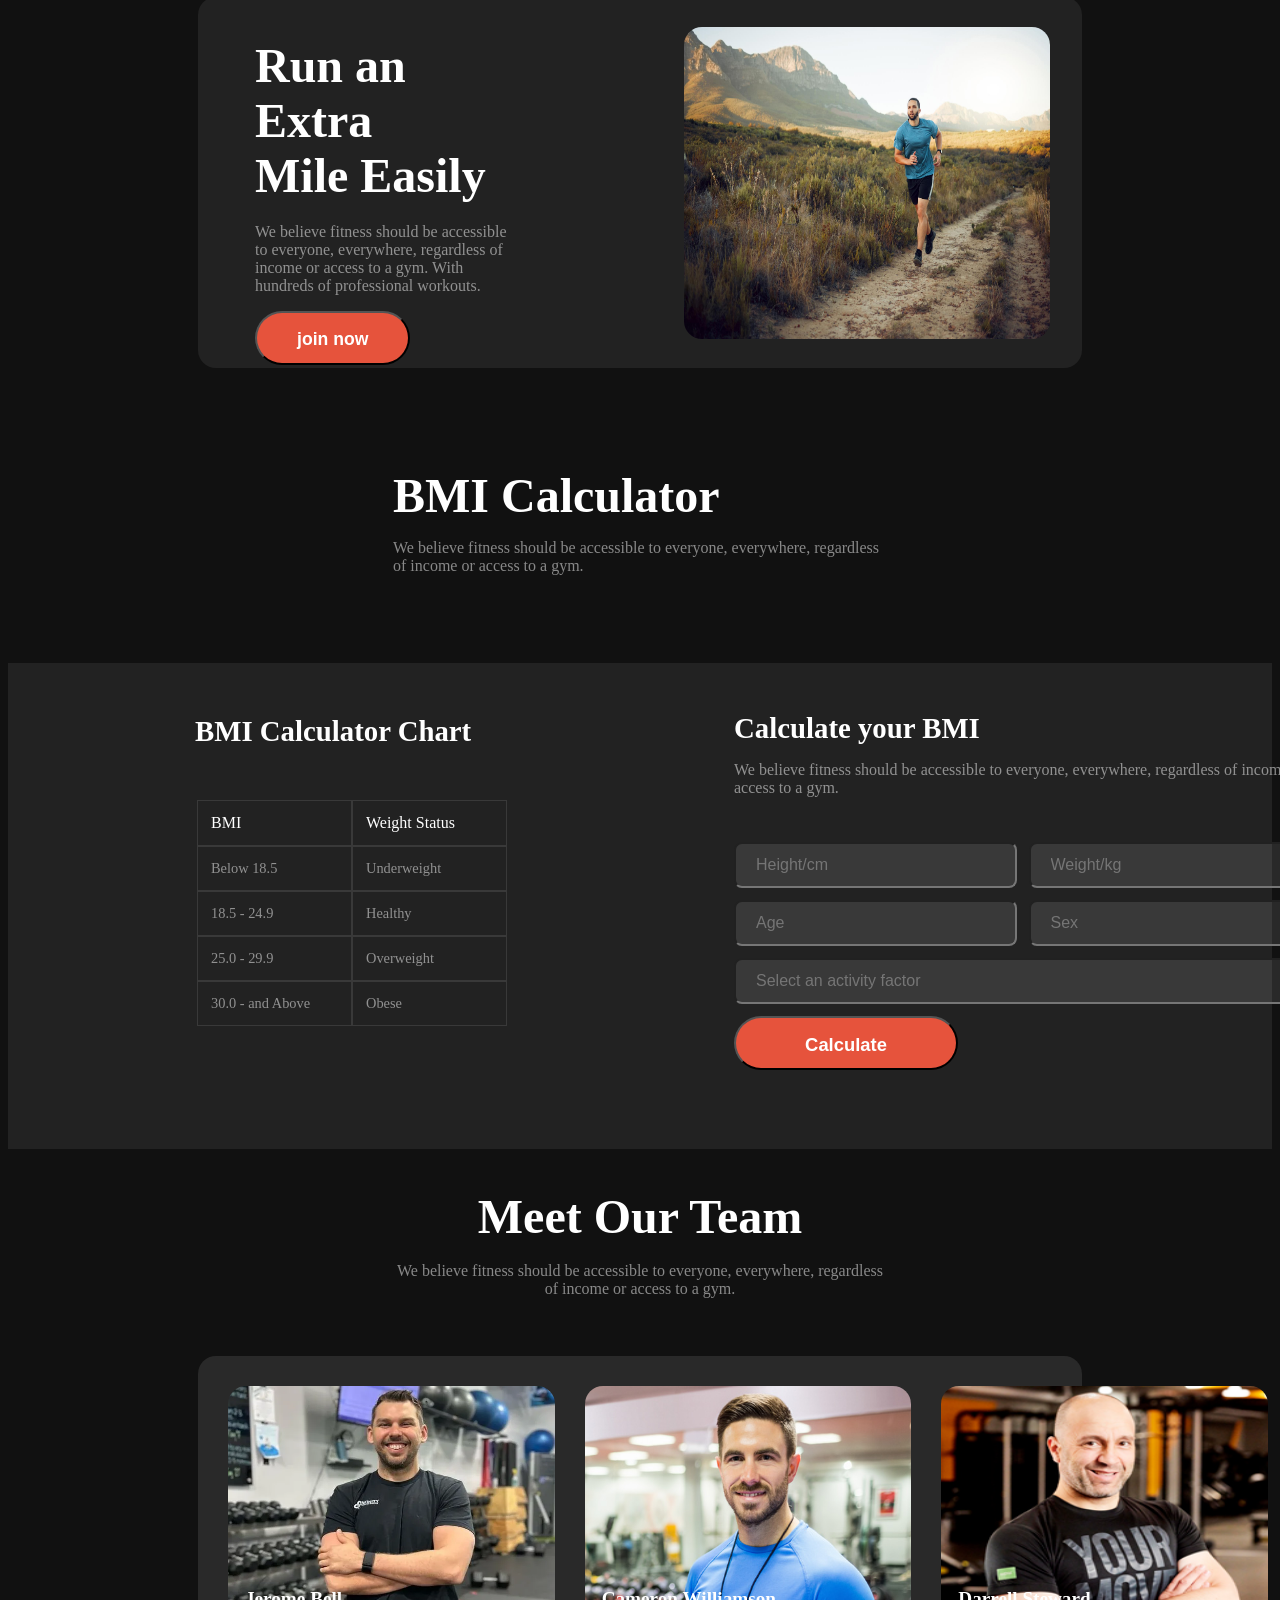
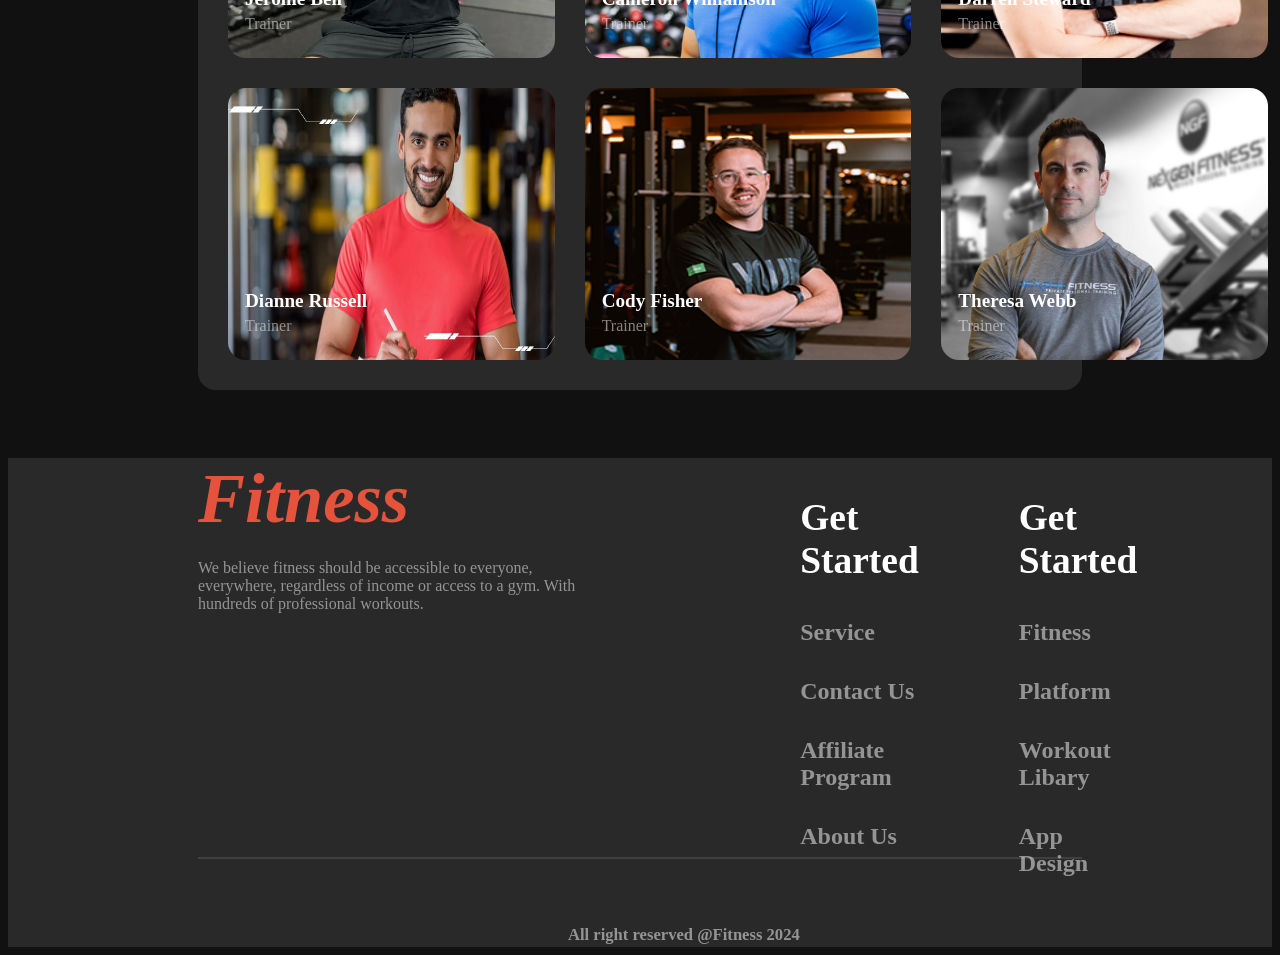
==== commit 51108544: "added BMI section" ====
--- a/banner.html
+++ b/banner.html
@@ -99,8 +99,58 @@
           </div>
     </div>
  </section>
- <section></section>
- <section></section>
+ <section>
+    <div class="bmi">
+        <h2 class="bmi-h2">BMI Calculator</h2>
+        <p class="text-p">We believe fitness should be accessible to everyone, everywhere, regardless of income or access to a gym.</p>
+     </div>
+    <div class="bmi-calculat">
+         <div class="bmi-box">
+         <h3 class="bmi-h">BMI Calculator Chart</h3>
+            <div class="bmi-chat">
+                <div class="item , item-h">BMI </div>
+                <div class="item , item-h">Weight Status</div>
+                <div class="item">Below 18.5</div>
+                <div class="item">Underweight</div>
+                <div class="item">18.5 - 24.9</div>
+                <div class="item">Healthy</div>
+                <div class="item">25.0 - 29.9</div>
+                <div class="item">Overweight</div>
+                <div class="item">30.0 - and Above</div>
+                <div class="item">Obese</div>
+            </div>
+          </div>
+          <div class="bmi-calculat-container">
+          <div class="bmi-form-container">
+            <h3 id="bmi-h" class="bmi-h">Calculate your BMI</h3>
+            <p class="text-p">We believe fitness should be accessible to everyone, everywhere, regardless of income or access to a gym. </p>
+          </div>
+          <div>
+            <form>
+                <div class="input">
+                    <input class="input-item" type="" name="" id="" placeholder="Height/cm">
+                <input class="input-item" type="" name="" id="" placeholder="Weight/kg">
+                </div>
+                <div class="input">
+                    <input class="input-item" type="" name="" id="" placeholder="Age">
+                <input class="input-item" type="" name="" id="" placeholder="Sex">
+                </div>
+                <div class="input">
+                    <input type="" name="" id="input-text" placeholder="Select an activity factor">
+                </div>
+            </form>
+          </div>
+          <div>
+            <button class="Calculate-btn">
+               Calculate
+            </button>
+          </div>
+       </div>
+    </div>
+ </section>
+ <section>
+
+ </section>
  <section class="meet-section">
 <div class="meet-description">
 <h2 class="habit-h">Meet Our Team</h2>
--- a/style.css
+++ b/style.css
@@ -291,8 +291,127 @@
     max-height: 290px;
     margin: 41px 163px 40px 57px;
 }
+/* BMI calculate section */
+
+
+.bmi{
+    max-width: 671px;
+max-height: 120px;
+gap: 14px;
+opacity: 0px;
+margin: 0px 385px 88px 385px;
+}
+.bmi-h2{
+    font-size: 3rem;
+    font-weight: 900;
+    color: rgba(255, 255, 255, 1);
+    margin-top: 0px;
+    margin-bottom: 0px;
+}
+.bmi-calculat{
+    display: flex;
+    background: rgba(34, 34, 34, 1);
+
+}
+.bmi-box{
+    
+
+}
+.bmi-h{
+    width: Fill (443px);
+height: Hug (34px);
+gap: 14px;
+opacity: 0px;
+font-size: 1.8rem;
+font-weight: 900;
+color: rgba(255, 255, 255, 1);
+margin: 52px 44px 52px 187px;
+}
+#bmi-h{
+    margin: 0px 134px 14px 0px;
+}
+.bmi-chat{
+    display: grid;
+    grid-template-columns: repeat(2,1fr);
+    width: 310px;
+height: 216px;
+gap: 0px;
+border: 1px;
+margin: 52px 175px 133px 189px;
+}
+.item{
+    font-size: 0.9rem;
+    font-weight: 400;
+    padding: 13px;
+    color: rgba(255, 255, 255, 0.5);
+    border: 1px solid rgba(255, 255, 255, 0.1)
+}
+.item-h{
+    font-size: 1rem;
+    font-weight: 500;
+    color: rgba(255, 255, 255, 1);
+}
+.bmi-form-container{
+    width:577px;
+height: 96px;
+gap: 14px;
+opacity: 0px;
+margin-bottom: 34px;
+}
+.bmi-calculat-container{
+    margin: 49px 189px 34px 52px;
+}
+.input{
+    display: flex;
+    width: Fill (577px);
+    justify-content:space-between ;
+height: Hug (48px);
+gap: 12px;
+
+}
+.input-item{
+    width: 50%;
+height: Fixed (48px);
+padding: 12px 40px 12px 20px;
+gap: 10px;
+border-radius: 8px;
+opacity: 0px;
+background-color: rgba(255, 255, 255, 0.1);
+margin-bottom: 12px;
+font-size: 1rem;
+font-weight: 400;
+}
+#input-text{
+    width: 100%;
+    height: 40px;
+    border-radius: 8px;
+    background-color: rgba(255, 255, 255, 0.1);
+    margin-bottom: 12px;
+    padding-left: 20px;
+    font-size: 1rem;
+    font-weight: 400;
+}
+.Calculate-btn{
+    width: 224px;
+max-height: 54px;
+padding: 16px 40px 16px 40px;
+gap: 10px;
+border-radius: 42px;
+opacity: 0px;
+background: rgba(230, 83, 60, 1);
+font-size: 1.15rem;
+font-weight: 600;
+color: rgba(255, 255, 255, 1);
+
+}
+
+
+
 /* meet section */
 .meet-section{
+    width: 1,060px;
+    max-height: 782px;
+    gap: 58px;
     align-items: center;
     justify-content: center;
     margin: 0px 190px 88px 190px;
@@ -317,10 +436,7 @@
 .trainer-card{
     width: 326.67px;
 height: 272px;
-
 border-radius: 18px;
-opacity: 0px;
-
 }
 .trainer-name{
     margin-top: -100px;
@@ -343,9 +459,7 @@
 .trainer-img{
     width: 326.67px;
 height: 272px;
-gap: 0px;
 border-radius: 18px;
-opacity: 0px;
 }
 /* footer section */
 
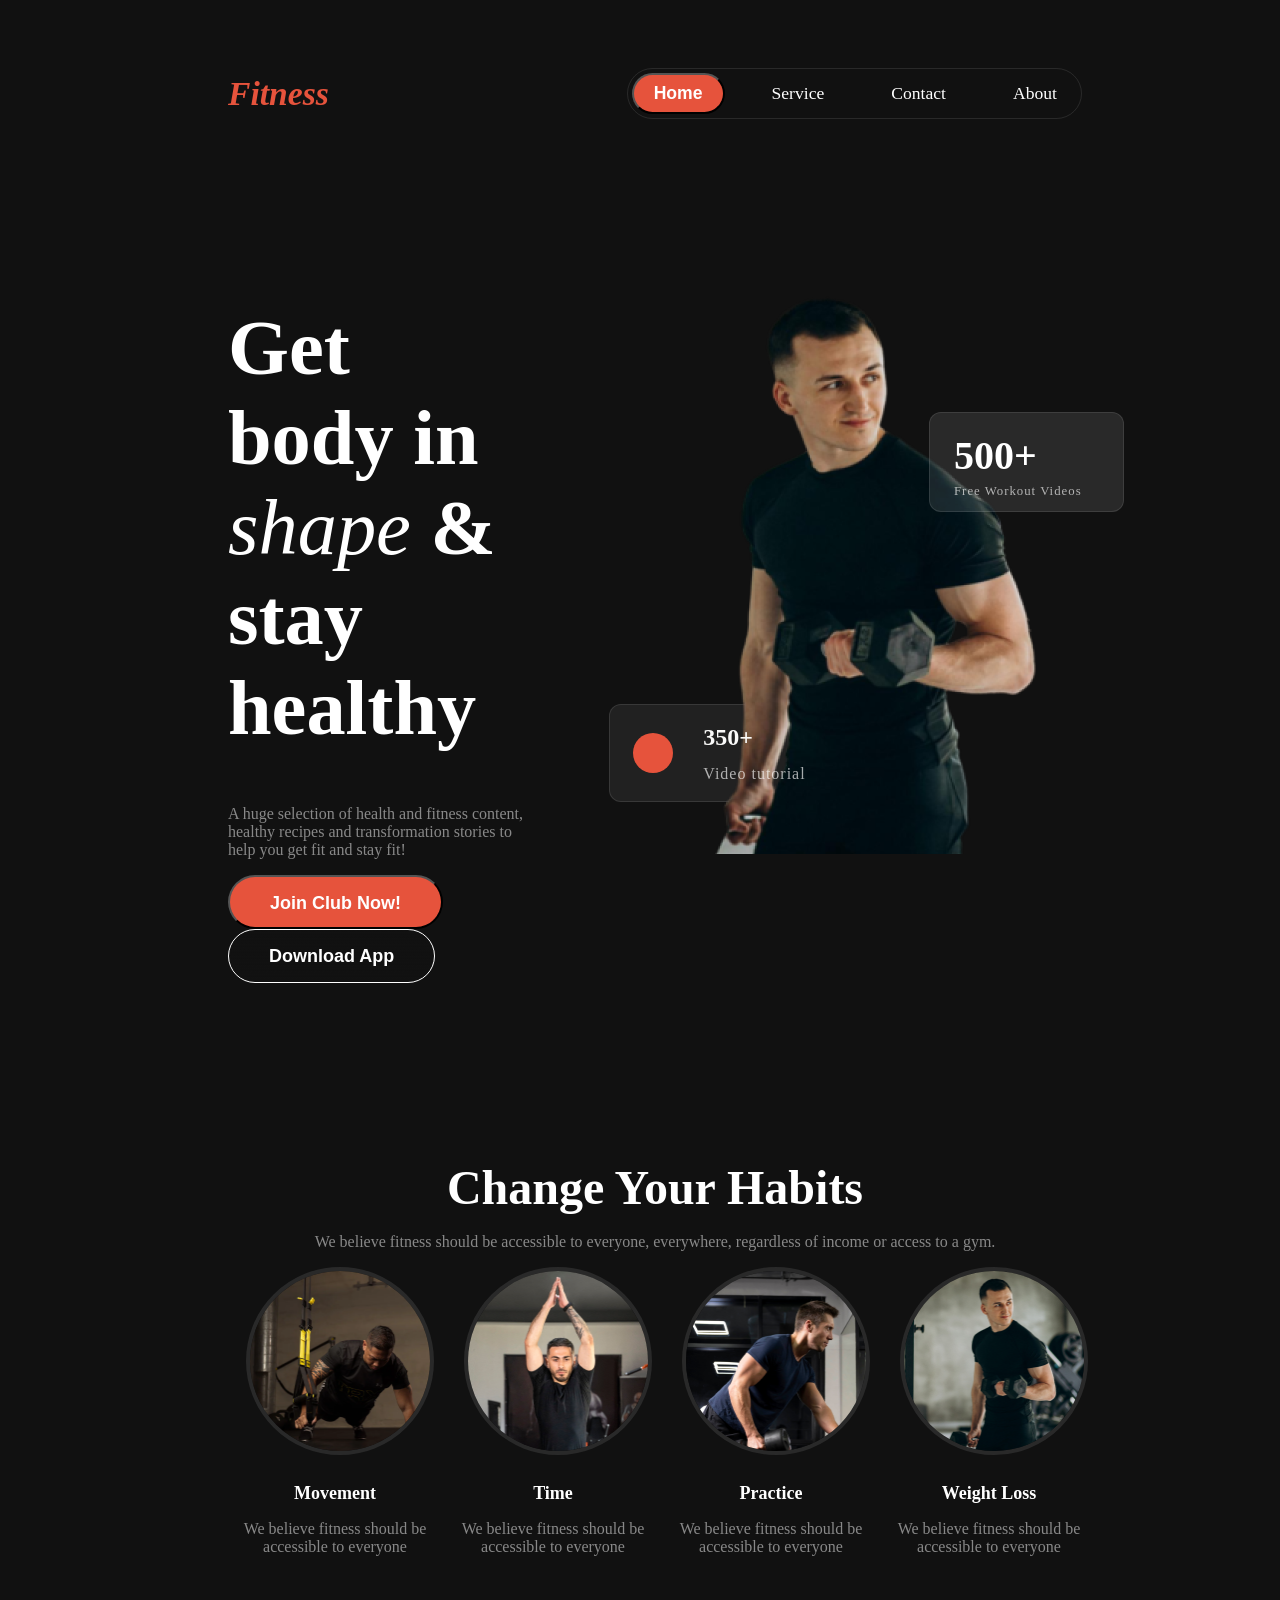
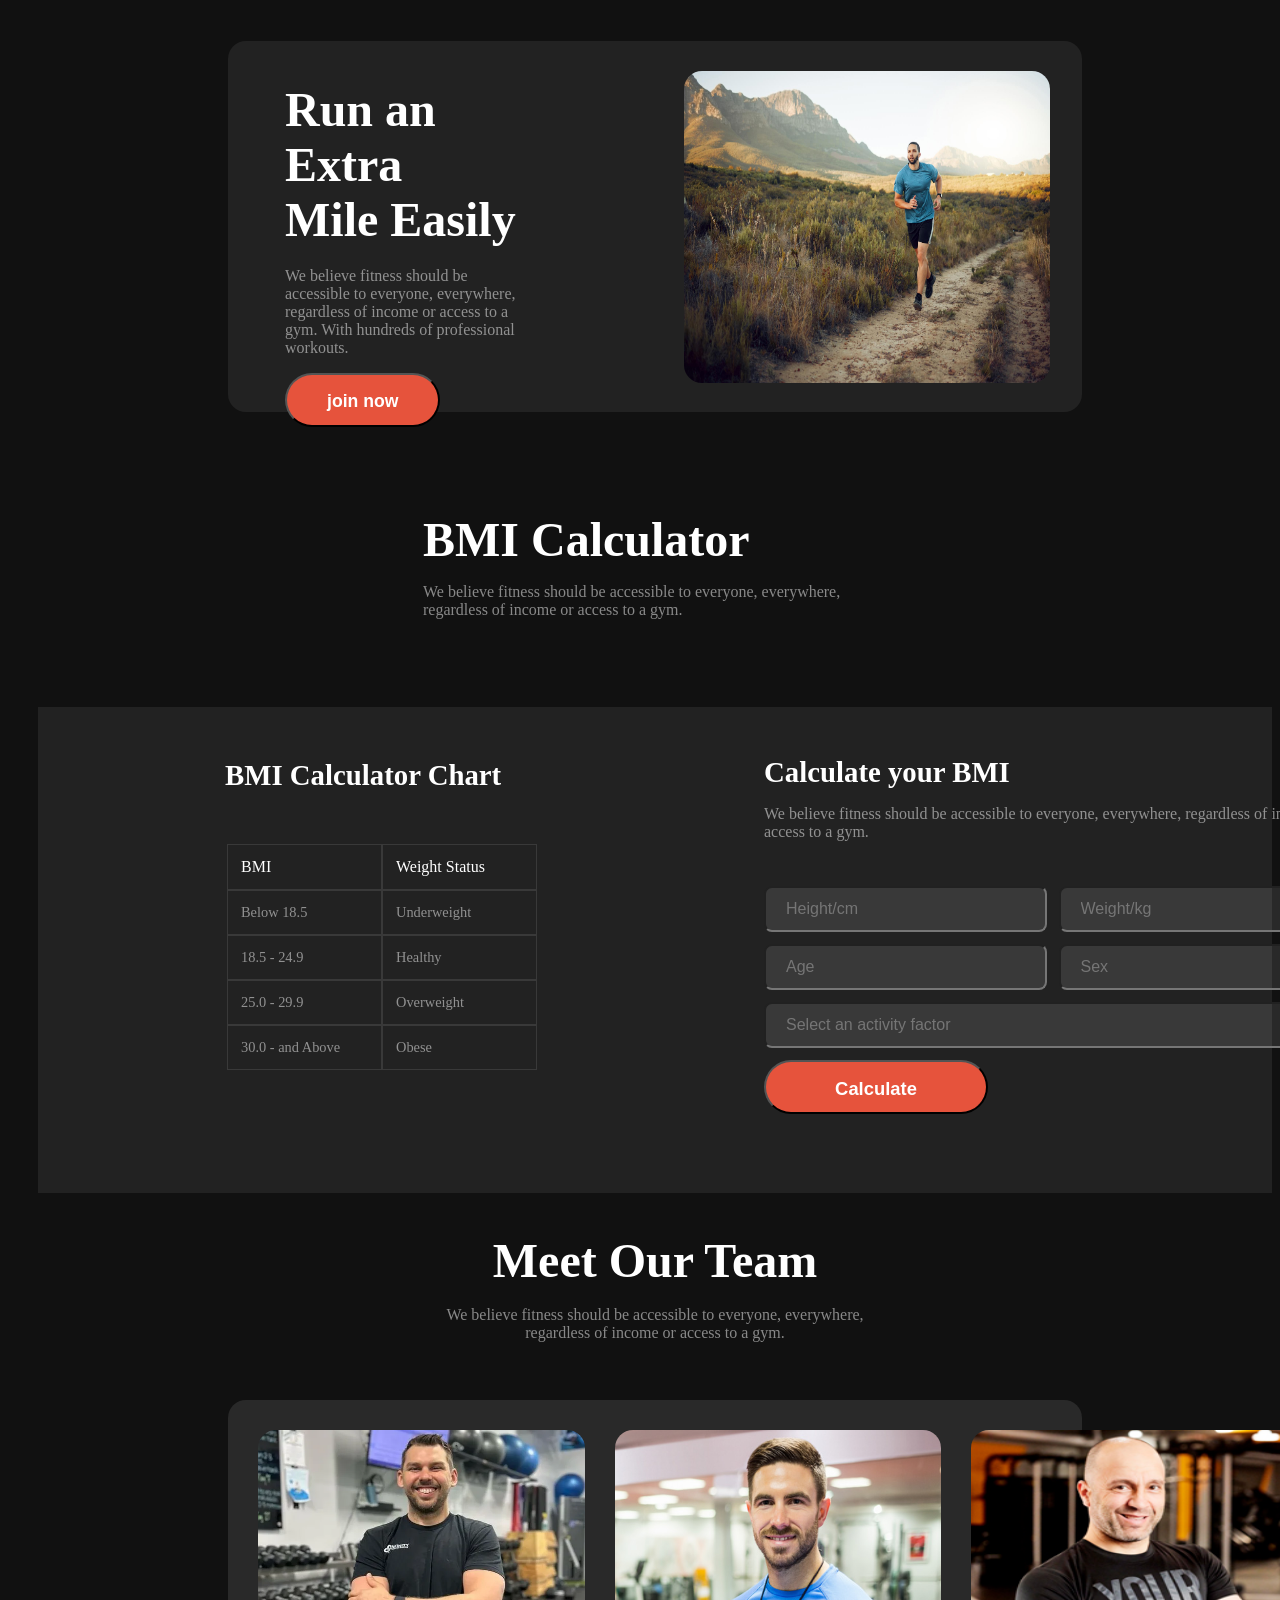
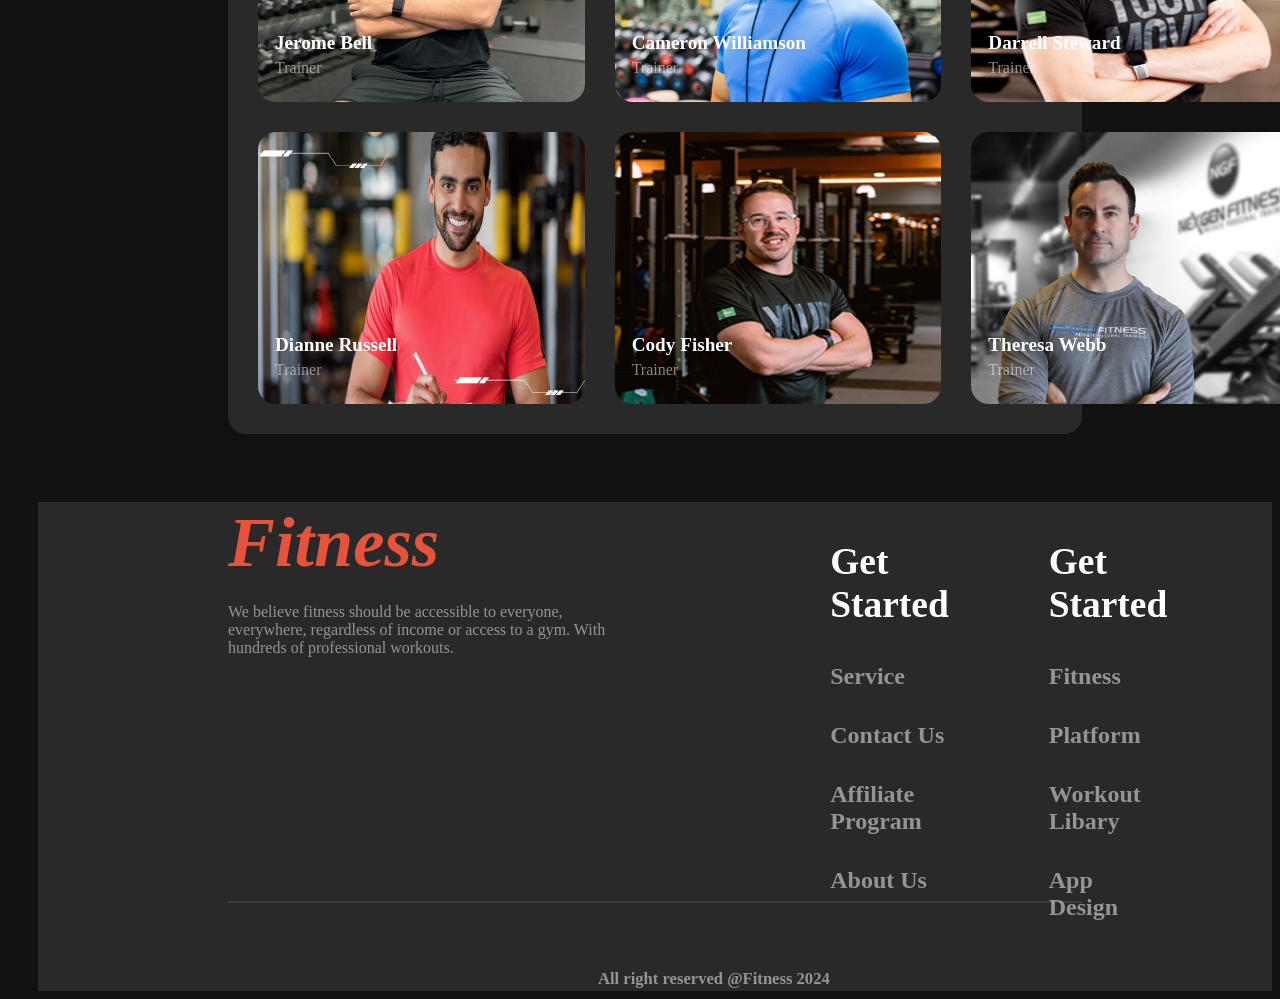
==== commit a4ee1840: "added small devic responsive and change some code" ====
--- a/banner.html
+++ b/banner.html
@@ -8,7 +8,7 @@
    
 </head>
 <body class="bg-color">
-    <header class="">
+    <header class="hide">
      <nav class="nav"> 
       <h3 id="fitness">Fitness</h3>
         <ul class="nav-li display-flex">
@@ -32,7 +32,7 @@
                     </div>
                 </button>
          </div>
-         <div class="header-img">
+         <div>
             <div id="Workout-videos">
                 <h3 id="nu1">500+</h3>
                 <p id="Workout">Free Workout Videos</p>
@@ -81,7 +81,7 @@
 </div>
 </div>
  </section>
- <section>
+ <section class="">
     <div class="run-container">
         <div class="run-description">
             <h2 class="run-h2">
@@ -99,7 +99,7 @@
           </div>
     </div>
  </section>
- <section>
+ <section class="bmi-container">
     <div class="bmi">
         <h2 class="bmi-h2">BMI Calculator</h2>
         <p class="text-p">We believe fitness should be accessible to everyone, everywhere, regardless of income or access to a gym.</p>
@@ -123,9 +123,9 @@
           <div class="bmi-calculat-container">
           <div class="bmi-form-container">
             <h3 id="bmi-h" class="bmi-h">Calculate your BMI</h3>
-            <p class="text-p">We believe fitness should be accessible to everyone, everywhere, regardless of income or access to a gym. </p>
-          </div>
-          <div>
+            <p class="text-p , bmi-p">We believe fitness should be accessible to everyone, everywhere, regardless of income or access to a gym. </p>
+          </div>
+          <div class="form">
             <form>
                 <div class="input">
                     <input class="input-item" type="" name="" id="" placeholder="Height/cm">
@@ -227,7 +227,7 @@
                     <p class="text-p">We believe fitness should be accessible to everyone, everywhere, regardless of income or access to a gym. With hundreds of professional workouts.</p>
                 </div>
                 <div class="footer-Contact">
-                    <div>
+                    <div class="f-contact">
                         <div class="Contact-start">
                             <h3>Get Started</h3>
                         </div>
@@ -238,7 +238,7 @@
                         <h4 >About Us</h4>
                         </div>
                     </div>
-                    <div>
+                    <div class="f-contact">
                         <div class="Contact-start">
                             <h3>Get Started</h3>
                         </div>
--- a/style.css
+++ b/style.css
@@ -16,10 +16,10 @@
 }
 .btn-primary{
     background-color: rgba(230, 83, 60, 1);
-    ;
 }
 .bg-color{
     background-color: rgba(17, 17, 17, 1);
+    padding-left: 30px;
 }
 .text-p{
     font-size: 1rem;
@@ -80,11 +80,11 @@
 .banner{
      justify-content: space-between;
      align-items: center;
-     margin: 96px 90px 76px 190px;
+     /* margin: 96px 90px 76px 190px; */
 }
 .banner-container{
    max-width: 600px;
-    margin: 96px 90px 76px 0px;
+    margin: 96px 176px 76px 190px;
 }
 .banner-title{
     font-weight: 900;
@@ -127,9 +127,9 @@
 
 }
 .img{
-    padding:  32px 0px 100px 90px;
-    padding-right: ;
-    
+    width: 349px;
+    height: 580px;
+    margin:  32px 214px 100px 0px;
 }
 
 #Workout-videos{
@@ -139,8 +139,8 @@
     border: 1px solid rgba(255, 255, 255, 0.1);
     background: rgba(255, 255, 255, 0.1);
     position: relative;
-    margin-bottom: -250px;
-    margin-left: 300px;
+    margin-bottom: -270px;
+    margin-left: 220px;
 }
 #nu1{
 font-size: 2.5rem;
@@ -166,7 +166,7 @@
 border-radius: 12px;
 opacity: 0px;
 margin-top:-250px ;
-margin-left: -23px;
+margin-left: -100px;
 background-color: rgba(48, 48, 48, 0.54);
 border: 1px solid rgba(255, 255, 255, 0.1)
 
@@ -313,10 +313,6 @@
     background: rgba(34, 34, 34, 1);
 
 }
-.bmi-box{
-    
-
-}
 .bmi-h{
     width: Fill (443px);
 height: Hug (34px);
@@ -499,7 +495,6 @@
 max-height: 249px;
 gap: 100px;
 opacity: 0px;
-
     display: flex;
     justify-content: space-between;
     margin: 0px;
@@ -516,6 +511,14 @@
     font-weight: 700;
     color: rgba(255, 255, 255, 1);
 
+}
+.f-contact{
+    width: Hug (181px)px;
+height: Hug (249px)px;
+gap: 39px;
+opacity: 0px;
+
+    text-align: start;
 }
 .Contact{
     width: Fill (181px);
@@ -539,3 +542,154 @@
      margin: 35px 560px 35px 560px;
 }
 
+@media screen and (max-width:576px) {
+    .nav{
+        margin: 0px;
+
+    }
+    .nav-li{
+        display: none;
+    }
+.banner{
+    flex-direction: column;
+}
+.banner > div{
+    width: 100%;
+    margin: 0px auto 150px 20px;
+}
+.habits-container{
+    width: 100%;
+    flex-direction: column;
+    margin: 0px;
+}
+.habits{
+    width: 100%;
+    flex-direction: column;
+    margin: 0px;
+}
+.run-container{
+    flex-direction: column;
+    margin: 0px;
+    margin-top: 30px;
+    align-items: center;
+    
+}
+.run-container > div{
+    margin-bottom: 30px;
+    padding: 30px;
+    align-items: center;
+    justify-content: center;
+    background-color: rgba(34, 34, 34, 1);
+}
+.run-description{
+    margin: 0px;
+    margin-top: 100px;
+}
+
+.bmi{
+    margin: 600px 0px 10px 0px;
+}
+.bmi-calculat{
+    width: 100%;
+    flex-direction: column;
+    margin: 0px;
+    padding: 0px;
+}
+.bmi-box{
+    margin: 0px;
+    padding: 0px;
+}
+.bmi-h{
+    width: 100px;
+    margin: 0px;
+}
+.bmi-chat{
+    width: 100%;
+    margin: 0px;
+}
+.bmi-calculat-container{
+    margin: 0px;
+}
+
+.bmi-p{
+    width: 346px;
+    margin: 0px;
+    margin-bottom: 0px;
+    padding: 0px;
+}
+.bmi-form-container{
+    margin-top: 30px;
+}
+.form{
+    margin: 0px;
+    margin-top: 100px;
+}
+.meet-section{
+    flex-direction: column;
+    justify-content: center;
+    align-items: center;
+    margin: 0px;
+    width: 100%;
+    height: auto;
+
+}
+.meet-description{
+    margin: 0px;
+    padding: 0px;
+    text-align: center;
+    width: 100%;
+}
+.habit-h{
+    width: 100%;
+}
+.trainer{
+    grid-template-columns:repeat(1,1fr) ;
+
+}
+footer{
+   
+}
+.footer{
+    flex-direction: column;
+    margin: 0px;
+    margin-top: 1300px;
+    
+    width: 393px;
+}
+  .footer-container{
+    flex-direction: column;
+    margin: 0px;
+  }
+  .footer-Contact{
+    flex-direction: column;
+    margin: 0px;
+    
+  }
+  .footer-description {
+    margin: 0px;
+    padding: 0px;
+    gap: 0px;
+  }
+  .f-contact{
+    margin: 0px;
+    padding: 0px;
+    gap: 0px;
+  }
+  #f-border{
+    padding-bottom: 550px ;
+}
+ .copy-right{
+    margin: 0px;
+    width: 318px;
+height: 24px;
+top: 905px;
+left: 18px;
+gap: 0px;
+opacity: 0px;
+
+    margin-top: 0px;
+    text-align: center;
+ }
+
+}
+
